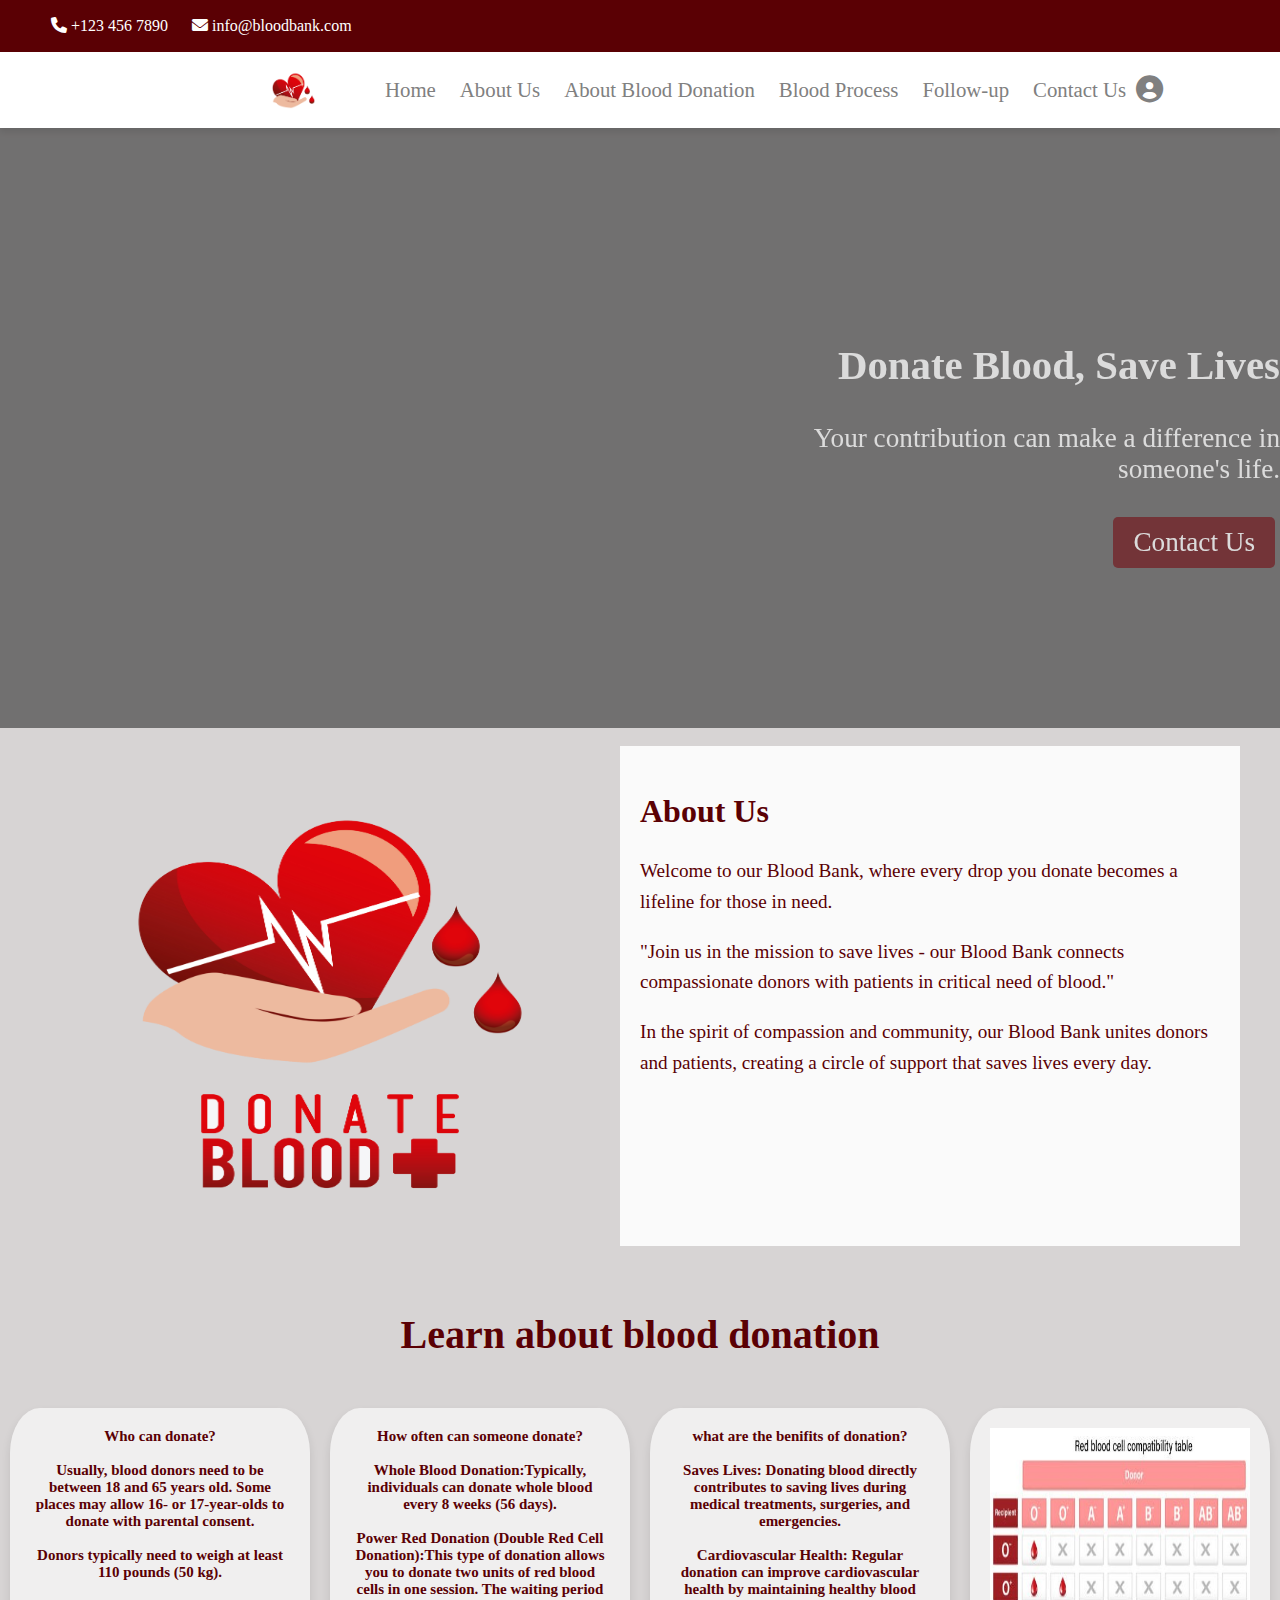
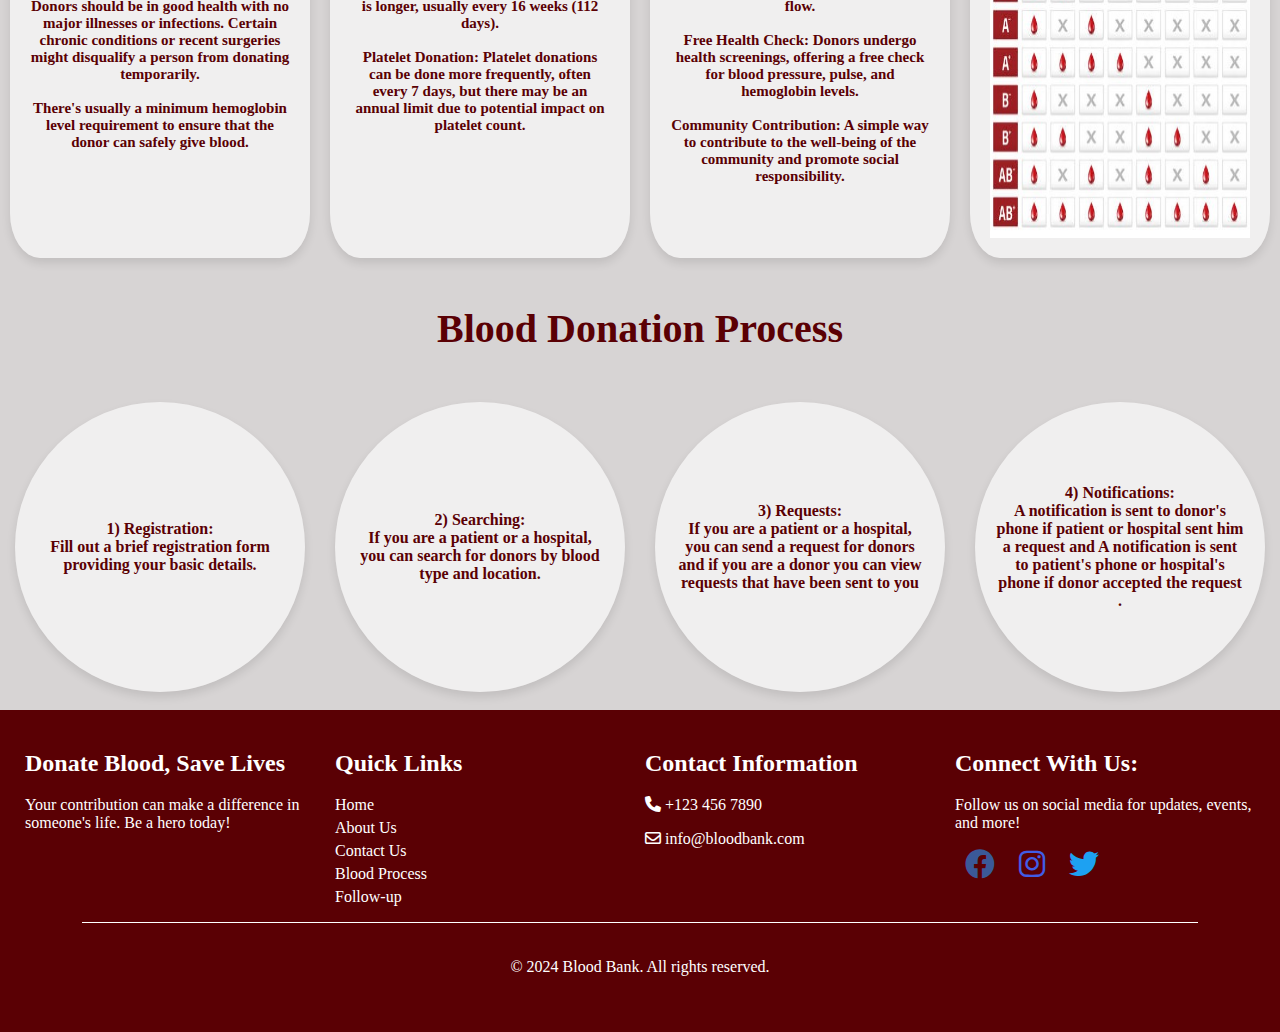
==== index.html @ 08b8c264 "Add files via upload" ====
<!DOCTYPE html>
<html lang="en">
<head>
    <meta charset="UTF-8">
    <title>blood bank</title>
    <link rel="stylesheet" href="https://cdnjs.cloudflare.com/ajax/libs/font-awesome/6.0.0-beta3/css/all.min.css">
    <link rel="stylesheet" href="style.css">
</head>
<body>
    <header>
        <div class="top">
            <div>
                <ul>
                    <li ><a href="#" class="infolink"><i class="fas fa-phone phone-icon"></i> +123 456 7890</a></li>
                    <li><a href="#" class="infolink"><i class="fas fa-envelope email-icon"></i> info@bloodbank.com</a></li>
                </ul>
            </div>             
        </div>
        
         <div class="bottom">
            <img src="photos/logo.png" alt="Logo" class="logo">
            <ul class="list">
                <li><a href="index.html">Home</a></li>
                <li><a href="#aboutUs">About Us</a></li>
                <li><a href="#learn">About Blood Donation</a></li>
                <li><a href="#process">Blood Process</a></li>
                <li><a href="follow-up-form.html">Follow-up </a></li>
                <li><a href="contact.html">Contact Us</a></li>
            </ul>
           <div class="icon-container">
                <span class="user-icon">
                    <i class="fas fa-user-circle"></i>
                </span>
                <div class="options">
                    <div class="option-item"><a href="login.html" >login</a></div>
                    <div class="option-item"><a href="register-options.html" >Registration</a></div> 
                </div>
            </div>
        </div>
    </header>
 
      
    
    <div class="cover-photo">
            <div class="overlay"></div>
            <div class="cover-text">
                <h2>Donate Blood, Save Lives</h2>
                <p>Your contribution can make a difference in someone's life.</p>
                <a href="contact.html" class="btn">Contact Us</a>
            </div>
    </div>
    <br>

    <section id="aboutUs">
    <div class="containerrr">
        <div class="image-container">
            <img src="photos/about.png" alt="Square Image">
        </div>
        
        <div class="about-us">
            <h2>About Us</h2>
            <p>Welcome to our Blood Bank, where every drop you donate becomes a lifeline for those in need.</p>
            <p>"Join us in the mission to save lives - our Blood Bank connects compassionate donors with patients in critical need of blood."</p>
            <p>In the spirit of compassion and community, our Blood Bank unites donors and patients, creating a circle of support that saves lives every day.</p>
        </div>
    </div>
    <br>
    </section>

    <section id="learn">
        <h1 class="title">Learn about blood donation</h1>
        <div class="square-container">
            <div class="square">Who can donate?<br><br>Usually, blood donors need to be between 18 and 65 years old. Some places may allow 16- or 17-year-olds to donate with parental consent.
                <br>Donors typically need to weigh at least 110 pounds (50 kg).<br>
                Donors should be in good health with no major illnesses or infections. Certain chronic conditions or recent surgeries might disqualify a person from donating temporarily.<br>
                 There's usually a minimum hemoglobin level requirement to ensure that the donor can safely give blood. 
            </div>
            <div class="square">How often can someone donate?<br><br>Whole Blood Donation:Typically, individuals can donate whole blood every 8 weeks (56 days).<br>
                Power Red Donation (Double Red Cell Donation):This type of donation allows you to donate two units of red blood cells in one session. The waiting period is longer, usually every 16 weeks (112 days).<br>
                Platelet Donation: Platelet donations can be done more frequently, often every 7 days, but there may be an annual limit due to potential impact on platelet count.
            </div>
            <div class="square">what are the benifits of donation?<br><br>Saves Lives: Donating blood directly contributes to saving lives during medical treatments, surgeries, and emergencies.<br>
                Cardiovascular Health: Regular donation can improve cardiovascular health by maintaining healthy blood flow.<br>
                Free Health Check: Donors undergo health screenings, offering a free check for blood pressure, pulse, and hemoglobin levels.<br>
                Community Contribution: A simple way to contribute to the well-being of the community and promote social responsibility.
            </div>
            <div class="square"><img src="photos/blood table.jpg" class="cell-table"> </div>
        <br>
    </section>

    <section id="process">
        <h1 class="title">Blood Donation Process</h1>
        <div class="circle-container">
            <div class="circle">1) Registration:<br>Fill out a brief registration form providing your basic details.</div>
            <div class="circle">2) Searching:<br>If you are a patient or a hospital, you can search for donors by blood type and location.</div>
            <div class="circle">3) Requests:<br> If you are a patient or a hospital, you can send a request for donors and if you are a donor you can view requests that have been sent to you</div>
            <div class="circle">4) Notifications:<br>A notification is sent to donor's phone if patient or hospital sent him a request and A notification is sent to patient's phone or hospital's phone if donor accepted the request .</div>
        </div>
        <br>
    </section>

    <footer>
        <div class="footer-content">
            <div class="donate-section">
                <h2>Donate Blood, Save Lives</h2>
                <p>Your contribution can make a difference in someone's life. Be a hero today!</p>
            </div>
            <div class="quick-links">
                <h2>Quick Links</h2>
                <ul>
                    <li><a href="index.html">Home</a></li>
                    <li><a href="#aboutUs">About Us</a></li>
                    <li><a href="contact.html">Contact Us</a></li>
                    <li><a href="#process">Blood Process</a></li>
                    <li><a href="follow-up-form.html">Follow-up </a></li>
                </ul>
            </div>

            <div class="contact-info">
                <h2>Contact Information</h2>
                <p><i class="fas fa-phone"></i> +123 456 7890</p>
                <p><i class="far fa-envelope"></i> info@bloodbank.com</p>
            </div>
                
            <div class="donate-section">
                <h2>Connect With Us:</h2>
                <p>Follow us on social media for updates, events, and more!</p>
                 <div class="social-icons">
                    <a href="#" class="facebook"><i class="fab fa-facebook"></i></a>
                    <a href="#" target="_blank" class="instagram"><i class="fab fa-instagram"></i></a>
                    <a href="#" target="_blank" class="twitter"><i class="fab fa-twitter"></i></a>
                 </div>
            </div>
        </div>
      
    
        <div class="footer-bottom">
            <p>&copy; 2024 Blood Bank. All rights reserved.</p>
        </div>
      </footer>
    



    <script src="web.js"></script>
</body>
</html>
---- style.css ----
body {
    margin: 0;
    padding: 0;
    background-color: #d7d4d4;
    
    
    
}


/*header*/
header{
    width: 100%;
    top: 0;
    z-index: 1000;
    text-align: center;
}

.top{
    background-color:#5A0004;
	color: #d7d4d4;
	padding: 1px;
	display: flex;
    justify-content: space-between;
    text-align: center;
}	
.top ul {
    list-style: none;
    display: inline-block;
}
.top li {
    display: inline-block;
    margin: 0 10px;
    font-size: 1em;
}
		


.infolink{
    text-decoration:none;
    color:white;
}

.bottom {
    background-color:#fff;
    color:#5A0004;
    padding: 5px;
    box-shadow: 0px 4px 6px rgba(0, 0, 0, 0.1);
    padding: 10px;
    display: flex;
    align-items: center;
}

.logo {
    width: 5%; 
    margin-left: 20%;
    
}

.list {    
    display: inline-block; 
}

.list li {
    display: inline-block;
    margin: 0 10px;
    font-size: 1.3em;
}

.list a {
    text-decoration: none;
    color: grey;
}

.list a:hover {
    color: #5A0004;
    border-bottom: 2px solid ;
}
		
.user-icon {
    font-size: 1.7rem; 
    color: grey;
    cursor: pointer;
}

.user-icon:hover {
    color: #5A0004; 
}
.icon-container {
    position: relative;
    display: inline-block;
}


.options {
    position: absolute;
    top: 100%;
    left: 50%;
    transform: translateX(-50%);
    display: none;
    background-color: #fff;
    box-shadow: 0 2px 8px rgba(0, 0, 0, 0.2);
    border-radius: 8px;
    overflow: hidden;
    opacity: 0;
    transition: opacity 0.3s ease-in-out;
    z-index: 1;
}

.icon-container:hover .options {
    display: block;
    opacity: 1;
}

.option-item {
    padding: 15px;
    border-bottom: 1px solid #ddd;
    color: #333;
    font-weight: bold;
    text-align: center;
    transition: background-color 0.3s ease-in-out;
    cursor: pointer;
}

.option-item:last-child {
    border-bottom: none;
}

.option-item:hover {
    background-color: #f4f4f4;
}

.option-item a {
    text-decoration: none;
    color:#5A0004;
}


.icon {
    font-size: 24px;
    cursor: pointer;
}

.content {
    padding: 20px;
    margin-top: 60px; 
}

/*cover	*/
	
.cover-photo {
    background-image: url('photos/cover.jpg'); 
    background-size: cover;
    background-position: center;
    height: 600px; 
    filter: brightness(90%) contrast(90%);
}

.overlay {
    position: absolute;
    top: 0;
    left: 0;
    width: 100%;
    height: 100%;
    background: rgba(0, 0, 0, 0.5);
}

.cover-text {
    position: absolute;
    top: 30%;
    left: 55%;
    text-align: right;
    font-size: 1.7em;
    color: #fff;
}
.btn {
    display: inline-block;     
    padding: 10px 20px;
    background-color: #7e3135; ; 
    color: #fff;
    text-decoration: none;
    border-radius: 5px; 
    margin: 5px;
    
}
.btn:hover{
    background-color: #5A0004;
    transition: background-color 0.3s ease;
    
}

/*process*/
#process{
    text-align: center;
}
.title{
    text-align: center;
    padding: 20px;
    color: #5A0004;
    font-size: 40px;
    }

.circle-container {
    display: flex;
    justify-content: space-around;
    align-items: center;
    margin-top: 30px;
    font-family:Comic Sans MS, cursive;
}

.circle {
    width: 250px;
    height: 250px;
    padding:20px;
    border-radius: 50%;
    background-color: rgba(255, 255, 255, 0.623);
    display: flex;
    align-items: center;
    justify-content: center;
    color: #5A0004;
    font-weight: bold;
    font-size: 16px;
    margin: 0 10px;
    white-space: pre-line; 
    transition: transform 0.3s;
    box-shadow: 0 5px 10px rgba(0,0,0,0.1);
}
.circle:hover{
    background-color: #fff;
    transform: scale(1.1);
}


/*leran*/
#learn{
    text-align: center;
}
.title{
    text-align: center;
    padding: 20px;
    color: #5A0004;
    font-size: 40px;
    }

.square-container {
    display: flex;
    justify-content: space-around;
    align-items: center;
    margin-top: 30px;
}

.square {
    width: 300px;
    height: 410px;
    border-radius: 10%;
    transition: transform 0.3s;
    padding:20px;
    background-color: rgba(255, 255, 255, 0.623);
    display: flex;
    text-align: center;
    color: #5A0004;
    font-weight: bold;
    font-size: 15px;
    margin: 0 10px;
    white-space: pre-line;
    font-family:Comic Sans MS, cursive;
    box-shadow: 0 5px 10px rgba(0,0,0,0.1);
}
.square:hover{
    background-color: #fff;
    transform: scale(1.1);
}

.cell-table{
    width: 100%;
    height: 100%;
}

		



/* footer*/
footer {
    background-color: #5A0004;
    color: #fff;
    padding: 20px;
    text-align: center;
}
  
.footer-content {
    display: flex;
    justify-content: space-around;
}

.donate-section {
    flex: 1;
    max-width: 300px;
    text-align: left;
}


.quick-links,
.contact-info {
    flex: 1;
    max-width: 300px;
    text-align: left;
}

.quick-links ul {
    list-style: none;
    padding: 0;
}

.quick-links li {
    margin-bottom: 5px;
}

.quick-links a {
    color:white;
    text-decoration:none;
}

.quick-links a:hover {
    border-bottom: 2px solid ;
}

.social-icons {
    margin-top: 10px;
}

.social-icons a {
    display: inline-block;
    margin: 0 10px;
    font-size: 30px;
    text-decoration: none;
}

.facebook  { color: #3b5998; }
.twitter { color: #1da1f2; }
.instagram{color:#405de6;}
  
.social-icons a:hover {
    color:white;
    transition: color 0.8s ease; 
}

@media screen and (max-width: 600px) {
    .social-icons {
        margin-top: 20px;
    }
    .social-icons a {
        margin: 0 5px;
    }
}

.footer-bottom {
    text-align: center;
    padding: 20px 0;
    position: relative;
}

.footer-bottom::before {
    content: "";
    position: absolute;
    top: 0;
    left: 50%;
    transform: translateX(-50%);
    width: 90%; 
    height: 1px; 
    background-color: #fff;
}



/*about us*/
.containerrr {
    display: flex;
    max-width: 1200px;
    margin: 0 auto;
    overflow: hidden;
}

.image-container {
    flex: 1;
    overflow: hidden;
}

.image-container img {
    width: 100%;
    height: auto;
    display: block;
    max-height: 500px;
}

.about-us {
    flex: 1;
    padding: 20px;
    background-color: #ffffffe0;
    max-height: 500px; 
}

.about-us h2 {
    color: #5A0004;
    font-size: 2em;
}

.about-us p {
    color: #5A0004;
    font-size: 1.2em;
    line-height: 1.6;
}

header img {
    width: 50px; /* Adjust the width as needed */
    height: auto;
    margin-right: 10px;}
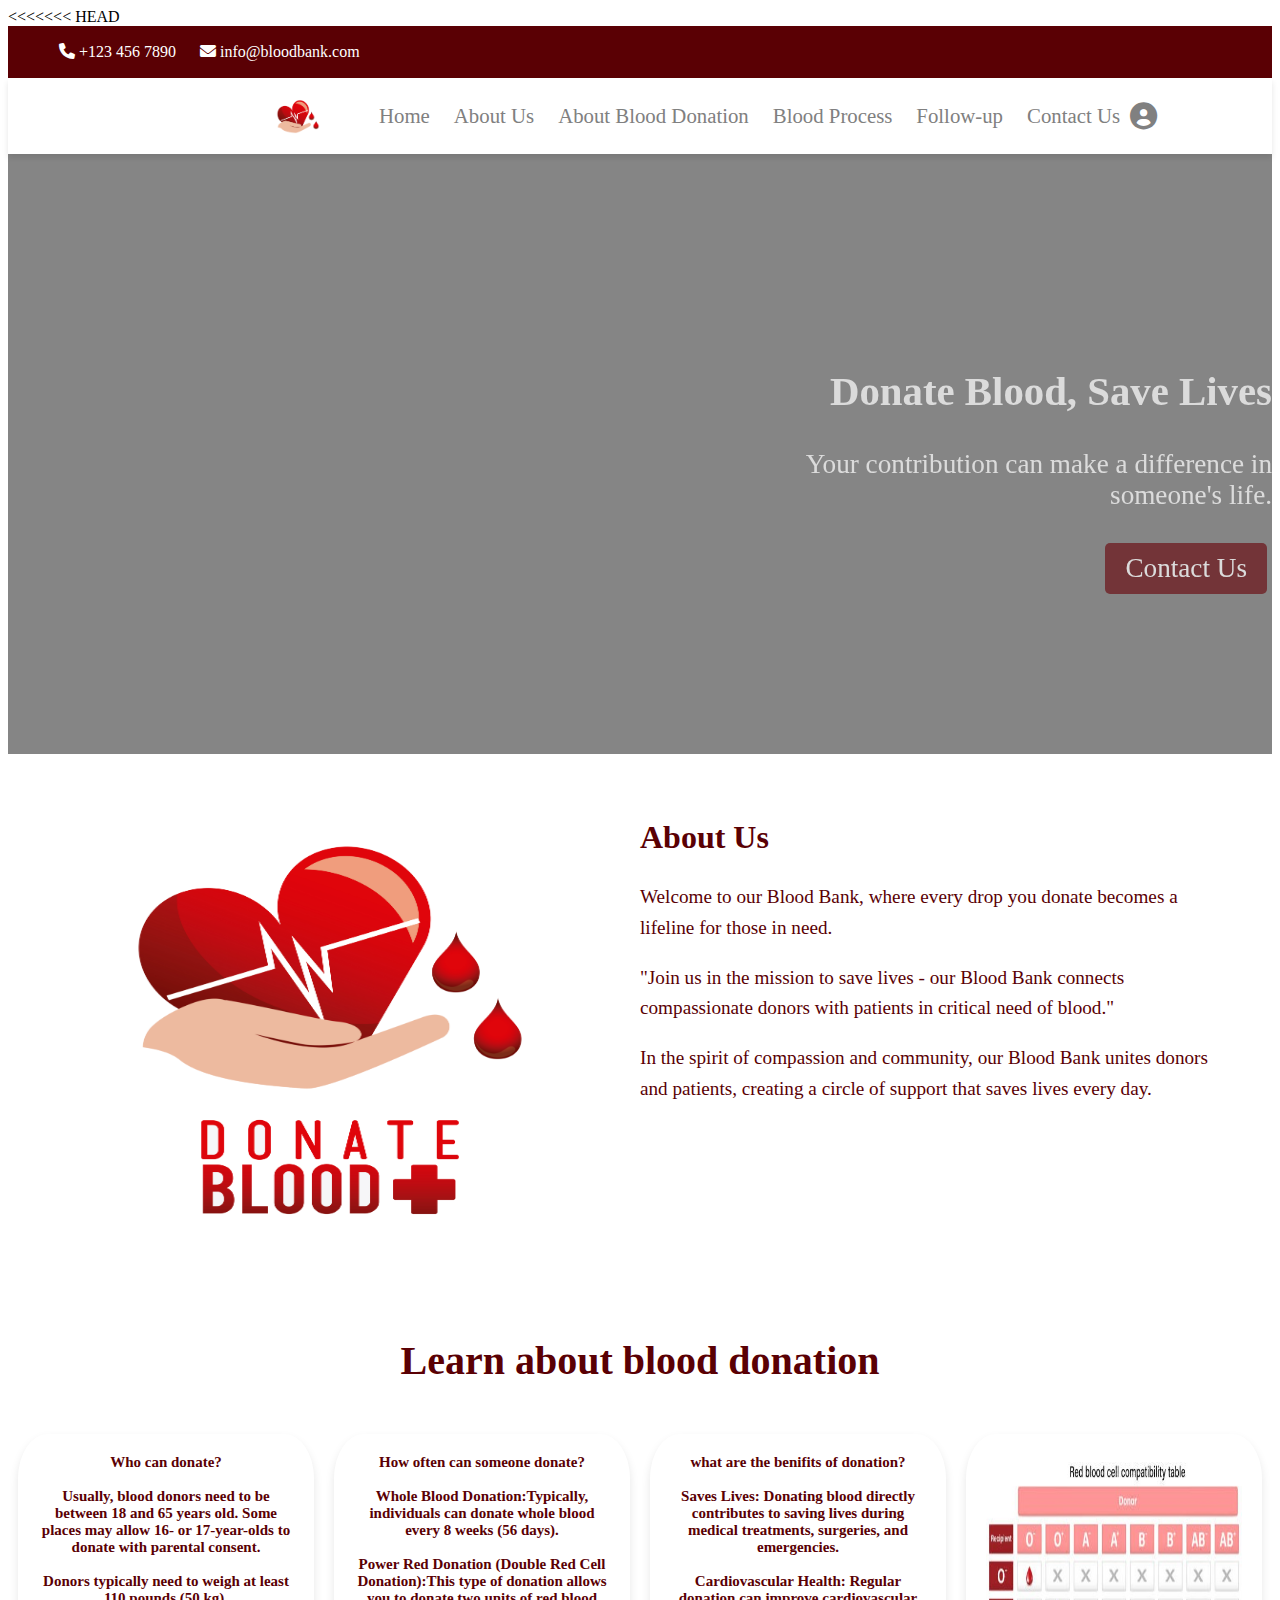
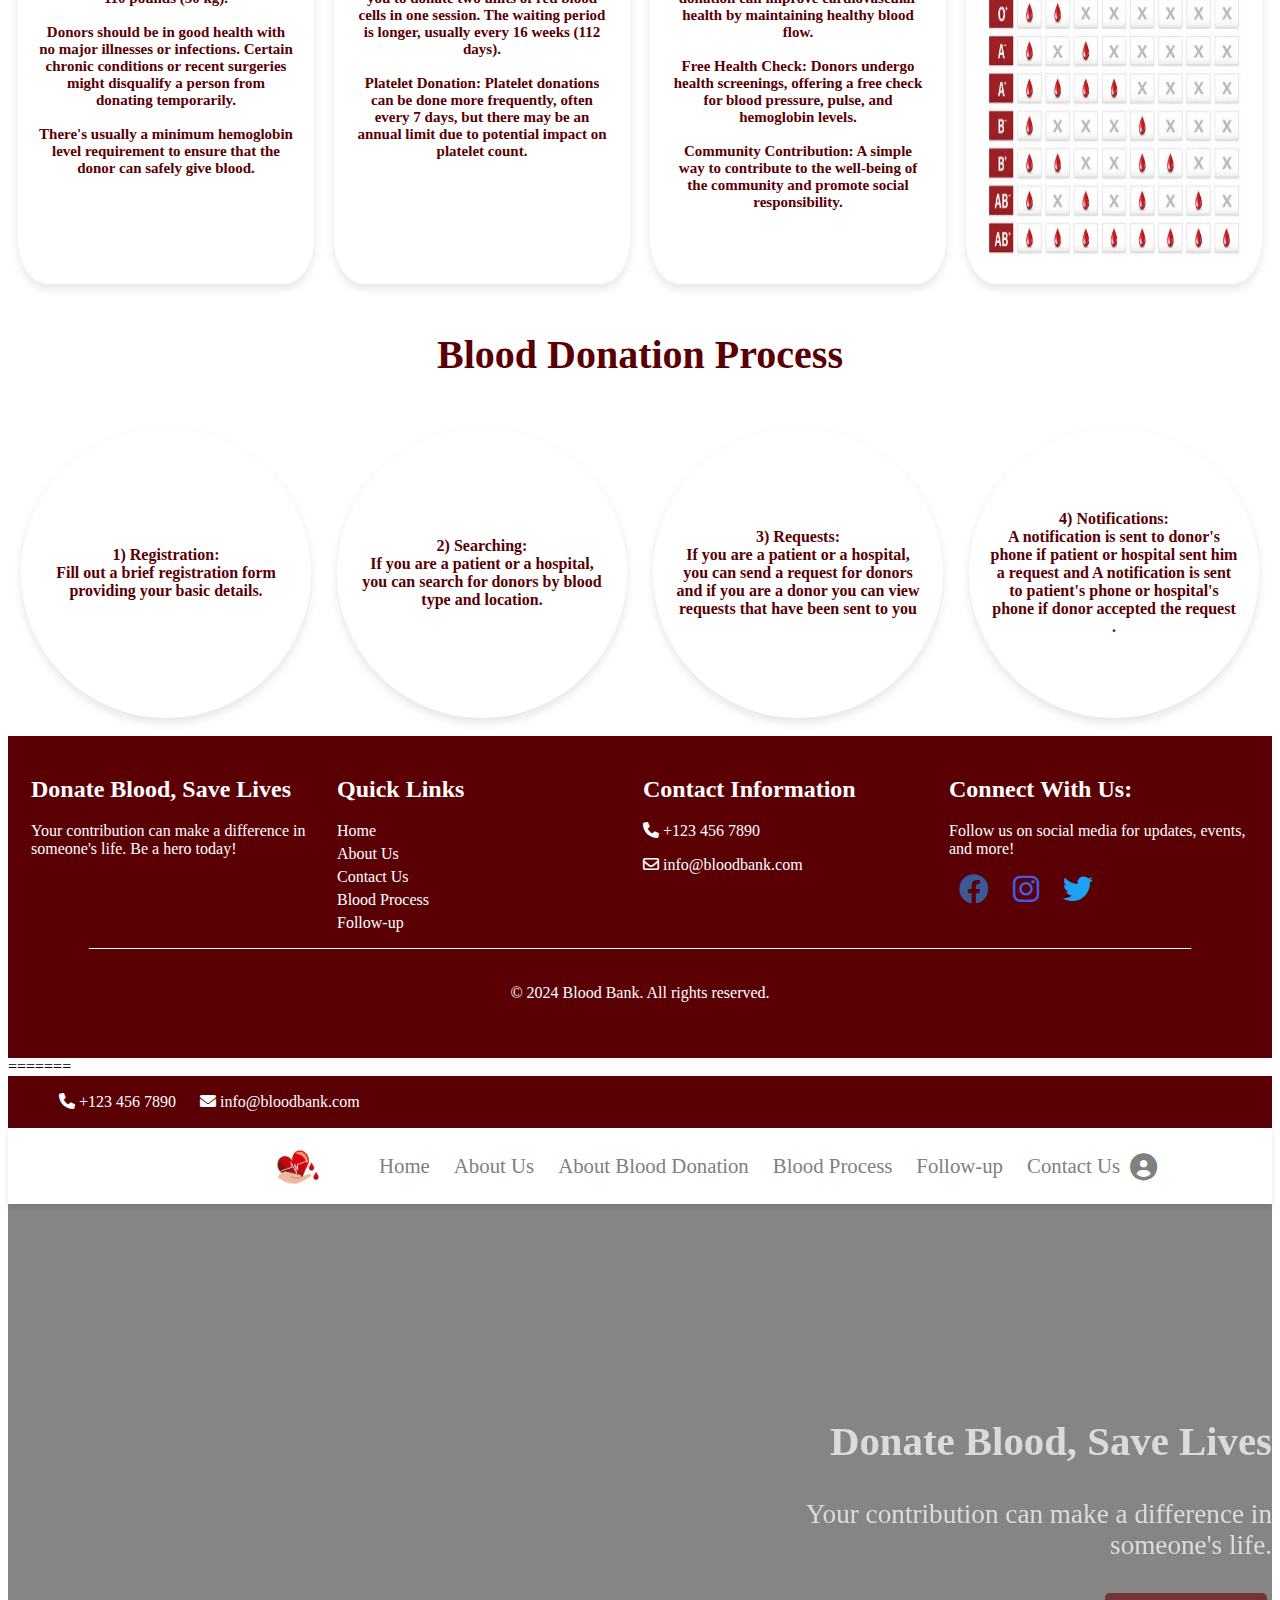
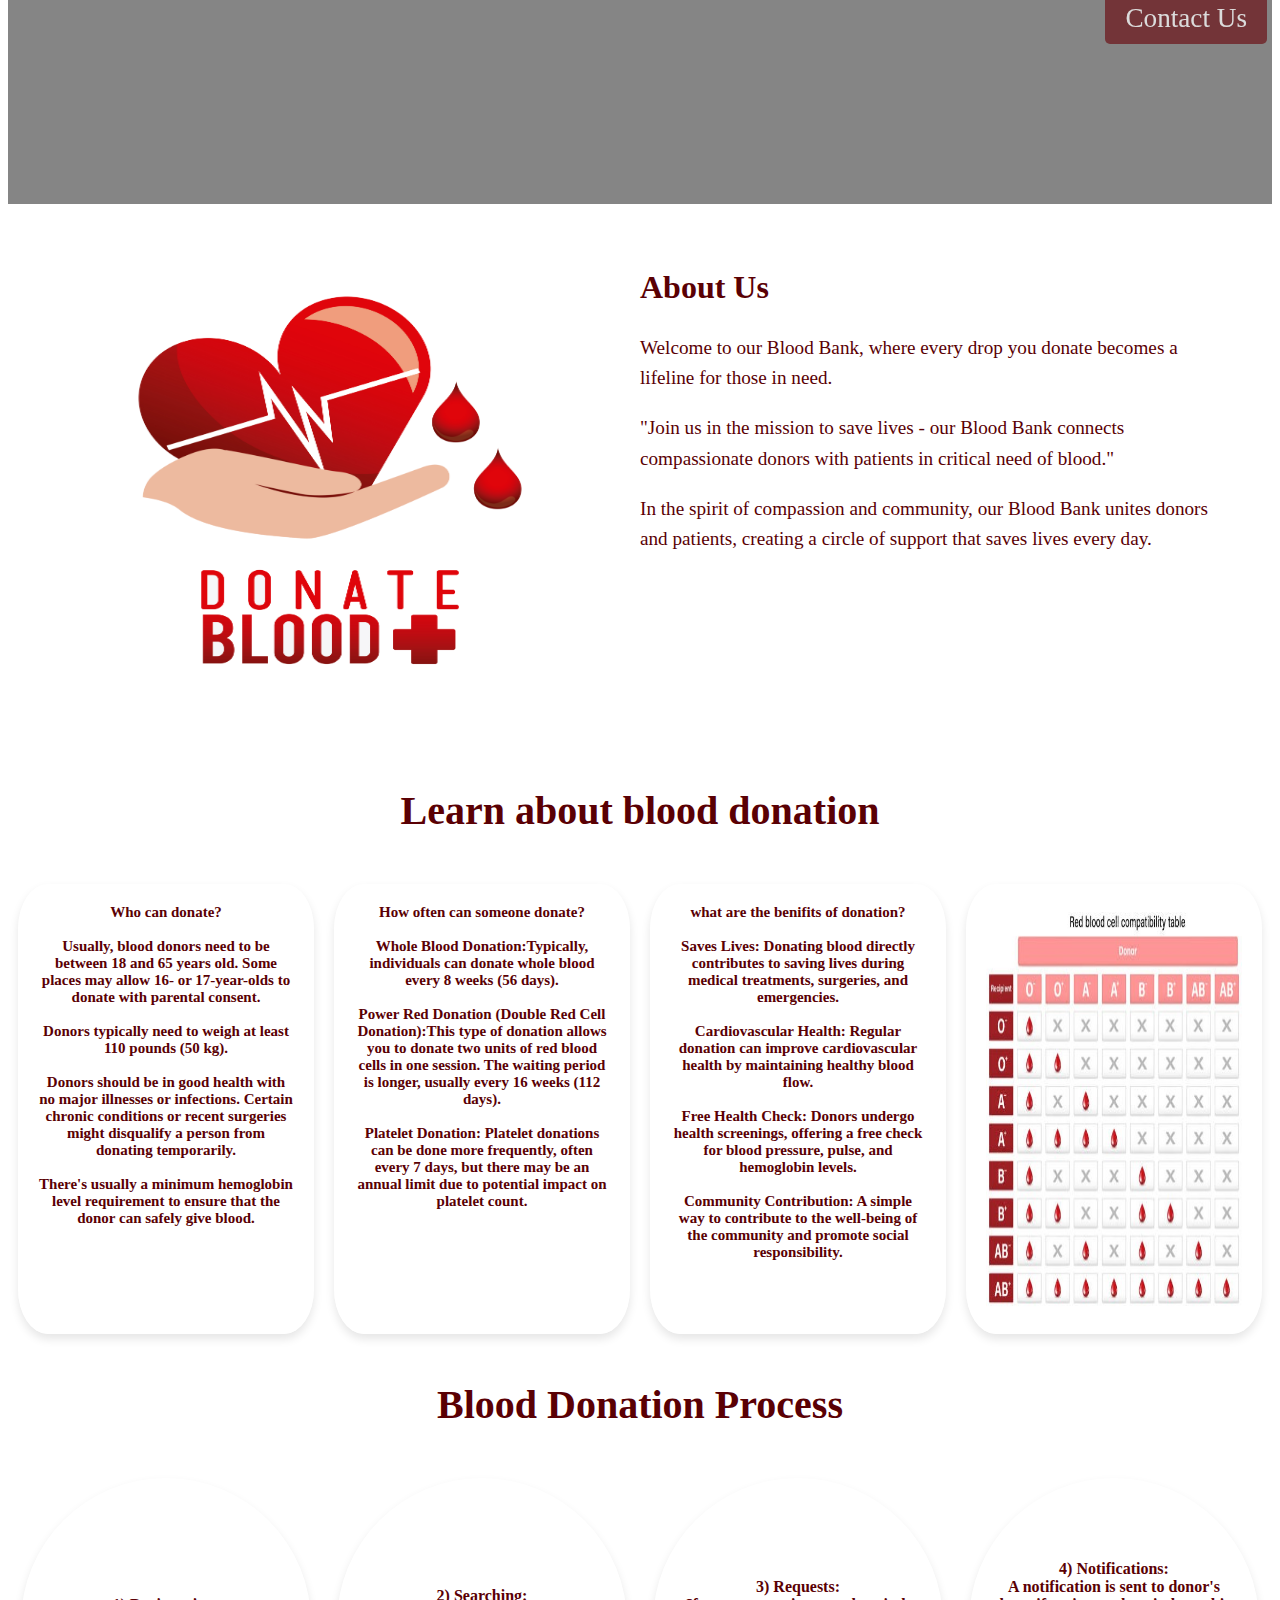
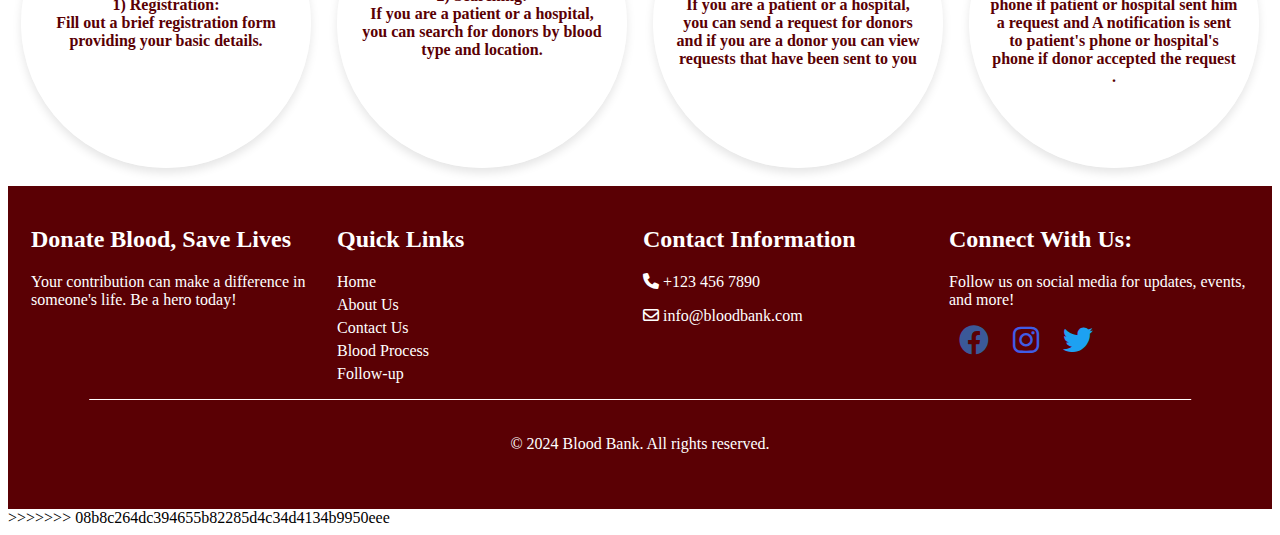
==== commit 8d85ef3e: "Resolve merge conflicts between local main and origin/main" ====
--- a/index.html
+++ b/index.html
@@ -1,147 +1,296 @@
-<!DOCTYPE html>
-<html lang="en">
-<head>
-    <meta charset="UTF-8">
-    <title>blood bank</title>
-    <link rel="stylesheet" href="https://cdnjs.cloudflare.com/ajax/libs/font-awesome/6.0.0-beta3/css/all.min.css">
-    <link rel="stylesheet" href="style.css">
-</head>
-<body>
-    <header>
-        <div class="top">
-            <div>
-                <ul>
-                    <li ><a href="#" class="infolink"><i class="fas fa-phone phone-icon"></i> +123 456 7890</a></li>
-                    <li><a href="#" class="infolink"><i class="fas fa-envelope email-icon"></i> info@bloodbank.com</a></li>
-                </ul>
-            </div>             
-        </div>
-        
-         <div class="bottom">
-            <img src="photos/logo.png" alt="Logo" class="logo">
-            <ul class="list">
-                <li><a href="index.html">Home</a></li>
-                <li><a href="#aboutUs">About Us</a></li>
-                <li><a href="#learn">About Blood Donation</a></li>
-                <li><a href="#process">Blood Process</a></li>
-                <li><a href="follow-up-form.html">Follow-up </a></li>
-                <li><a href="contact.html">Contact Us</a></li>
-            </ul>
-           <div class="icon-container">
-                <span class="user-icon">
-                    <i class="fas fa-user-circle"></i>
-                </span>
-                <div class="options">
-                    <div class="option-item"><a href="login.html" >login</a></div>
-                    <div class="option-item"><a href="register-options.html" >Registration</a></div> 
-                </div>
-            </div>
-        </div>
-    </header>
- 
-      
-    
-    <div class="cover-photo">
-            <div class="overlay"></div>
-            <div class="cover-text">
-                <h2>Donate Blood, Save Lives</h2>
-                <p>Your contribution can make a difference in someone's life.</p>
-                <a href="contact.html" class="btn">Contact Us</a>
-            </div>
-    </div>
-    <br>
-
-    <section id="aboutUs">
-    <div class="containerrr">
-        <div class="image-container">
-            <img src="photos/about.png" alt="Square Image">
-        </div>
-        
-        <div class="about-us">
-            <h2>About Us</h2>
-            <p>Welcome to our Blood Bank, where every drop you donate becomes a lifeline for those in need.</p>
-            <p>"Join us in the mission to save lives - our Blood Bank connects compassionate donors with patients in critical need of blood."</p>
-            <p>In the spirit of compassion and community, our Blood Bank unites donors and patients, creating a circle of support that saves lives every day.</p>
-        </div>
-    </div>
-    <br>
-    </section>
-
-    <section id="learn">
-        <h1 class="title">Learn about blood donation</h1>
-        <div class="square-container">
-            <div class="square">Who can donate?<br><br>Usually, blood donors need to be between 18 and 65 years old. Some places may allow 16- or 17-year-olds to donate with parental consent.
-                <br>Donors typically need to weigh at least 110 pounds (50 kg).<br>
-                Donors should be in good health with no major illnesses or infections. Certain chronic conditions or recent surgeries might disqualify a person from donating temporarily.<br>
-                 There's usually a minimum hemoglobin level requirement to ensure that the donor can safely give blood. 
-            </div>
-            <div class="square">How often can someone donate?<br><br>Whole Blood Donation:Typically, individuals can donate whole blood every 8 weeks (56 days).<br>
-                Power Red Donation (Double Red Cell Donation):This type of donation allows you to donate two units of red blood cells in one session. The waiting period is longer, usually every 16 weeks (112 days).<br>
-                Platelet Donation: Platelet donations can be done more frequently, often every 7 days, but there may be an annual limit due to potential impact on platelet count.
-            </div>
-            <div class="square">what are the benifits of donation?<br><br>Saves Lives: Donating blood directly contributes to saving lives during medical treatments, surgeries, and emergencies.<br>
-                Cardiovascular Health: Regular donation can improve cardiovascular health by maintaining healthy blood flow.<br>
-                Free Health Check: Donors undergo health screenings, offering a free check for blood pressure, pulse, and hemoglobin levels.<br>
-                Community Contribution: A simple way to contribute to the well-being of the community and promote social responsibility.
-            </div>
-            <div class="square"><img src="photos/blood table.jpg" class="cell-table"> </div>
-        <br>
-    </section>
-
-    <section id="process">
-        <h1 class="title">Blood Donation Process</h1>
-        <div class="circle-container">
-            <div class="circle">1) Registration:<br>Fill out a brief registration form providing your basic details.</div>
-            <div class="circle">2) Searching:<br>If you are a patient or a hospital, you can search for donors by blood type and location.</div>
-            <div class="circle">3) Requests:<br> If you are a patient or a hospital, you can send a request for donors and if you are a donor you can view requests that have been sent to you</div>
-            <div class="circle">4) Notifications:<br>A notification is sent to donor's phone if patient or hospital sent him a request and A notification is sent to patient's phone or hospital's phone if donor accepted the request .</div>
-        </div>
-        <br>
-    </section>
-
-    <footer>
-        <div class="footer-content">
-            <div class="donate-section">
-                <h2>Donate Blood, Save Lives</h2>
-                <p>Your contribution can make a difference in someone's life. Be a hero today!</p>
-            </div>
-            <div class="quick-links">
-                <h2>Quick Links</h2>
-                <ul>
-                    <li><a href="index.html">Home</a></li>
-                    <li><a href="#aboutUs">About Us</a></li>
-                    <li><a href="contact.html">Contact Us</a></li>
-                    <li><a href="#process">Blood Process</a></li>
-                    <li><a href="follow-up-form.html">Follow-up </a></li>
-                </ul>
-            </div>
-
-            <div class="contact-info">
-                <h2>Contact Information</h2>
-                <p><i class="fas fa-phone"></i> +123 456 7890</p>
-                <p><i class="far fa-envelope"></i> info@bloodbank.com</p>
-            </div>
-                
-            <div class="donate-section">
-                <h2>Connect With Us:</h2>
-                <p>Follow us on social media for updates, events, and more!</p>
-                 <div class="social-icons">
-                    <a href="#" class="facebook"><i class="fab fa-facebook"></i></a>
-                    <a href="#" target="_blank" class="instagram"><i class="fab fa-instagram"></i></a>
-                    <a href="#" target="_blank" class="twitter"><i class="fab fa-twitter"></i></a>
-                 </div>
-            </div>
-        </div>
-      
-    
-        <div class="footer-bottom">
-            <p>&copy; 2024 Blood Bank. All rights reserved.</p>
-        </div>
-      </footer>
-    
-
-
-
-    <script src="web.js"></script>
-</body>
+<<<<<<< HEAD
+<!DOCTYPE html>
+<html lang="en">
+<head>
+    <meta charset="UTF-8">
+    <title>blood bank</title>
+    <link rel="stylesheet" href="https://cdnjs.cloudflare.com/ajax/libs/font-awesome/6.0.0-beta3/css/all.min.css">
+    <link rel="stylesheet" href="style.css">
+</head>
+<body>
+    <header>
+        <div class="top">
+            <div>
+                <ul>
+                    <li ><a href="#" class="infolink"><i class="fas fa-phone phone-icon"></i> +123 456 7890</a></li>
+                    <li><a href="#" class="infolink"><i class="fas fa-envelope email-icon"></i> info@bloodbank.com</a></li>
+                </ul>
+            </div>             
+        </div>
+        
+         <div class="bottom">
+            <img src="photos/logo.png" alt="Logo" class="logo">
+            <ul class="list">
+                <li><a href="index.html">Home</a></li>
+                <li><a href="#aboutUs">About Us</a></li>
+                <li><a href="#learn">About Blood Donation</a></li>
+                <li><a href="#process">Blood Process</a></li>
+                <li><a href="follow-up-form.html">Follow-up </a></li>
+                <li><a href="contact.html">Contact Us</a></li>
+            </ul>
+           <div class="icon-container">
+                <span class="user-icon">
+                    <i class="fas fa-user-circle"></i>
+                </span>
+                <div class="options">
+                    <div class="option-item"><a href="login.html" >login</a></div>
+                    <div class="option-item"><a href="register-options.html" >Registration</a></div> 
+                </div>
+            </div>
+        </div>
+    </header>
+ 
+      
+    
+    <div class="cover-photo">
+            <div class="overlay"></div>
+            <div class="cover-text">
+                <h2>Donate Blood, Save Lives</h2>
+                <p>Your contribution can make a difference in someone's life.</p>
+                <a href="contact.html" class="btn">Contact Us</a>
+            </div>
+    </div>
+    <br>
+
+    <section id="aboutUs">
+    <div class="containerrr">
+        <div class="image-container">
+            <img src="photos/about.png" alt="Square Image">
+        </div>
+        
+        <div class="about-us">
+            <h2>About Us</h2>
+            <p>Welcome to our Blood Bank, where every drop you donate becomes a lifeline for those in need.</p>
+            <p>"Join us in the mission to save lives - our Blood Bank connects compassionate donors with patients in critical need of blood."</p>
+            <p>In the spirit of compassion and community, our Blood Bank unites donors and patients, creating a circle of support that saves lives every day.</p>
+        </div>
+    </div>
+    <br>
+    </section>
+
+    <section id="learn">
+        <h1 class="title">Learn about blood donation</h1>
+        <div class="square-container">
+            <div class="square">Who can donate?<br><br>Usually, blood donors need to be between 18 and 65 years old. Some places may allow 16- or 17-year-olds to donate with parental consent.
+                <br>Donors typically need to weigh at least 110 pounds (50 kg).<br>
+                Donors should be in good health with no major illnesses or infections. Certain chronic conditions or recent surgeries might disqualify a person from donating temporarily.<br>
+                 There's usually a minimum hemoglobin level requirement to ensure that the donor can safely give blood. 
+            </div>
+            <div class="square">How often can someone donate?<br><br>Whole Blood Donation:Typically, individuals can donate whole blood every 8 weeks (56 days).<br>
+                Power Red Donation (Double Red Cell Donation):This type of donation allows you to donate two units of red blood cells in one session. The waiting period is longer, usually every 16 weeks (112 days).<br>
+                Platelet Donation: Platelet donations can be done more frequently, often every 7 days, but there may be an annual limit due to potential impact on platelet count.
+            </div>
+            <div class="square">what are the benifits of donation?<br><br>Saves Lives: Donating blood directly contributes to saving lives during medical treatments, surgeries, and emergencies.<br>
+                Cardiovascular Health: Regular donation can improve cardiovascular health by maintaining healthy blood flow.<br>
+                Free Health Check: Donors undergo health screenings, offering a free check for blood pressure, pulse, and hemoglobin levels.<br>
+                Community Contribution: A simple way to contribute to the well-being of the community and promote social responsibility.
+            </div>
+            <div class="square"><img src="photos/blood table.jpg" class="cell-table"> </div>
+        <br>
+    </section>
+
+    <section id="process">
+        <h1 class="title">Blood Donation Process</h1>
+        <div class="circle-container">
+            <div class="circle">1) Registration:<br>Fill out a brief registration form providing your basic details.</div>
+            <div class="circle">2) Searching:<br>If you are a patient or a hospital, you can search for donors by blood type and location.</div>
+            <div class="circle">3) Requests:<br> If you are a patient or a hospital, you can send a request for donors and if you are a donor you can view requests that have been sent to you</div>
+            <div class="circle">4) Notifications:<br>A notification is sent to donor's phone if patient or hospital sent him a request and A notification is sent to patient's phone or hospital's phone if donor accepted the request .</div>
+        </div>
+        <br>
+    </section>
+
+    <footer>
+        <div class="footer-content">
+            <div class="donate-section">
+                <h2>Donate Blood, Save Lives</h2>
+                <p>Your contribution can make a difference in someone's life. Be a hero today!</p>
+            </div>
+            <div class="quick-links">
+                <h2>Quick Links</h2>
+                <ul>
+                    <li><a href="index.html">Home</a></li>
+                    <li><a href="#aboutUs">About Us</a></li>
+                    <li><a href="contact.html">Contact Us</a></li>
+                    <li><a href="#process">Blood Process</a></li>
+                    <li><a href="follow-up-form.html">Follow-up </a></li>
+                </ul>
+            </div>
+
+            <div class="contact-info">
+                <h2>Contact Information</h2>
+                <p><i class="fas fa-phone"></i> +123 456 7890</p>
+                <p><i class="far fa-envelope"></i> info@bloodbank.com</p>
+            </div>
+                
+            <div class="donate-section">
+                <h2>Connect With Us:</h2>
+                <p>Follow us on social media for updates, events, and more!</p>
+                 <div class="social-icons">
+                    <a href="#" class="facebook"><i class="fab fa-facebook"></i></a>
+                    <a href="#" target="_blank" class="instagram"><i class="fab fa-instagram"></i></a>
+                    <a href="#" target="_blank" class="twitter"><i class="fab fa-twitter"></i></a>
+                 </div>
+            </div>
+        </div>
+      
+    
+        <div class="footer-bottom">
+            <p>&copy; 2024 Blood Bank. All rights reserved.</p>
+        </div>
+      </footer>
+    
+
+
+
+    <script src="web.js"></script>
+</body>
+=======
+<!DOCTYPE html>
+<html lang="en">
+<head>
+    <meta charset="UTF-8">
+    <title>blood bank</title>
+    <link rel="stylesheet" href="https://cdnjs.cloudflare.com/ajax/libs/font-awesome/6.0.0-beta3/css/all.min.css">
+    <link rel="stylesheet" href="style.css">
+</head>
+<body>
+    <header>
+        <div class="top">
+            <div>
+                <ul>
+                    <li ><a href="#" class="infolink"><i class="fas fa-phone phone-icon"></i> +123 456 7890</a></li>
+                    <li><a href="#" class="infolink"><i class="fas fa-envelope email-icon"></i> info@bloodbank.com</a></li>
+                </ul>
+            </div>             
+        </div>
+        
+         <div class="bottom">
+            <img src="photos/logo.png" alt="Logo" class="logo">
+            <ul class="list">
+                <li><a href="index.html">Home</a></li>
+                <li><a href="#aboutUs">About Us</a></li>
+                <li><a href="#learn">About Blood Donation</a></li>
+                <li><a href="#process">Blood Process</a></li>
+                <li><a href="follow-up-form.html">Follow-up </a></li>
+                <li><a href="contact.html">Contact Us</a></li>
+            </ul>
+           <div class="icon-container">
+                <span class="user-icon">
+                    <i class="fas fa-user-circle"></i>
+                </span>
+                <div class="options">
+                    <div class="option-item"><a href="login.html" >login</a></div>
+                    <div class="option-item"><a href="register-options.html" >Registration</a></div> 
+                </div>
+            </div>
+        </div>
+    </header>
+ 
+      
+    
+    <div class="cover-photo">
+            <div class="overlay"></div>
+            <div class="cover-text">
+                <h2>Donate Blood, Save Lives</h2>
+                <p>Your contribution can make a difference in someone's life.</p>
+                <a href="contact.html" class="btn">Contact Us</a>
+            </div>
+    </div>
+    <br>
+
+    <section id="aboutUs">
+    <div class="containerrr">
+        <div class="image-container">
+            <img src="photos/about.png" alt="Square Image">
+        </div>
+        
+        <div class="about-us">
+            <h2>About Us</h2>
+            <p>Welcome to our Blood Bank, where every drop you donate becomes a lifeline for those in need.</p>
+            <p>"Join us in the mission to save lives - our Blood Bank connects compassionate donors with patients in critical need of blood."</p>
+            <p>In the spirit of compassion and community, our Blood Bank unites donors and patients, creating a circle of support that saves lives every day.</p>
+        </div>
+    </div>
+    <br>
+    </section>
+
+    <section id="learn">
+        <h1 class="title">Learn about blood donation</h1>
+        <div class="square-container">
+            <div class="square">Who can donate?<br><br>Usually, blood donors need to be between 18 and 65 years old. Some places may allow 16- or 17-year-olds to donate with parental consent.
+                <br>Donors typically need to weigh at least 110 pounds (50 kg).<br>
+                Donors should be in good health with no major illnesses or infections. Certain chronic conditions or recent surgeries might disqualify a person from donating temporarily.<br>
+                 There's usually a minimum hemoglobin level requirement to ensure that the donor can safely give blood. 
+            </div>
+            <div class="square">How often can someone donate?<br><br>Whole Blood Donation:Typically, individuals can donate whole blood every 8 weeks (56 days).<br>
+                Power Red Donation (Double Red Cell Donation):This type of donation allows you to donate two units of red blood cells in one session. The waiting period is longer, usually every 16 weeks (112 days).<br>
+                Platelet Donation: Platelet donations can be done more frequently, often every 7 days, but there may be an annual limit due to potential impact on platelet count.
+            </div>
+            <div class="square">what are the benifits of donation?<br><br>Saves Lives: Donating blood directly contributes to saving lives during medical treatments, surgeries, and emergencies.<br>
+                Cardiovascular Health: Regular donation can improve cardiovascular health by maintaining healthy blood flow.<br>
+                Free Health Check: Donors undergo health screenings, offering a free check for blood pressure, pulse, and hemoglobin levels.<br>
+                Community Contribution: A simple way to contribute to the well-being of the community and promote social responsibility.
+            </div>
+            <div class="square"><img src="photos/blood table.jpg" class="cell-table"> </div>
+        <br>
+    </section>
+
+    <section id="process">
+        <h1 class="title">Blood Donation Process</h1>
+        <div class="circle-container">
+            <div class="circle">1) Registration:<br>Fill out a brief registration form providing your basic details.</div>
+            <div class="circle">2) Searching:<br>If you are a patient or a hospital, you can search for donors by blood type and location.</div>
+            <div class="circle">3) Requests:<br> If you are a patient or a hospital, you can send a request for donors and if you are a donor you can view requests that have been sent to you</div>
+            <div class="circle">4) Notifications:<br>A notification is sent to donor's phone if patient or hospital sent him a request and A notification is sent to patient's phone or hospital's phone if donor accepted the request .</div>
+        </div>
+        <br>
+    </section>
+
+    <footer>
+        <div class="footer-content">
+            <div class="donate-section">
+                <h2>Donate Blood, Save Lives</h2>
+                <p>Your contribution can make a difference in someone's life. Be a hero today!</p>
+            </div>
+            <div class="quick-links">
+                <h2>Quick Links</h2>
+                <ul>
+                    <li><a href="index.html">Home</a></li>
+                    <li><a href="#aboutUs">About Us</a></li>
+                    <li><a href="contact.html">Contact Us</a></li>
+                    <li><a href="#process">Blood Process</a></li>
+                    <li><a href="follow-up-form.html">Follow-up </a></li>
+                </ul>
+            </div>
+
+            <div class="contact-info">
+                <h2>Contact Information</h2>
+                <p><i class="fas fa-phone"></i> +123 456 7890</p>
+                <p><i class="far fa-envelope"></i> info@bloodbank.com</p>
+            </div>
+                
+            <div class="donate-section">
+                <h2>Connect With Us:</h2>
+                <p>Follow us on social media for updates, events, and more!</p>
+                 <div class="social-icons">
+                    <a href="#" class="facebook"><i class="fab fa-facebook"></i></a>
+                    <a href="#" target="_blank" class="instagram"><i class="fab fa-instagram"></i></a>
+                    <a href="#" target="_blank" class="twitter"><i class="fab fa-twitter"></i></a>
+                 </div>
+            </div>
+        </div>
+      
+    
+        <div class="footer-bottom">
+            <p>&copy; 2024 Blood Bank. All rights reserved.</p>
+        </div>
+      </footer>
+    
+
+
+
+    <script src="web.js"></script>
+</body>
+>>>>>>> 08b8c264dc394655b82285d4c34d4134b9950eee
 </html>--- a/style.css
+++ b/style.css
@@ -1,417 +1,836 @@
-body {
-    margin: 0;
-    padding: 0;
-    background-color: #d7d4d4;
-    
-    
-    
-}
-
-
-/*header*/
-header{
-    width: 100%;
-    top: 0;
-    z-index: 1000;
-    text-align: center;
-}
-
-.top{
-    background-color:#5A0004;
-	color: #d7d4d4;
-	padding: 1px;
-	display: flex;
-    justify-content: space-between;
-    text-align: center;
-}	
-.top ul {
-    list-style: none;
-    display: inline-block;
-}
-.top li {
-    display: inline-block;
-    margin: 0 10px;
-    font-size: 1em;
-}
-		
-
-
-.infolink{
-    text-decoration:none;
-    color:white;
-}
-
-.bottom {
-    background-color:#fff;
-    color:#5A0004;
-    padding: 5px;
-    box-shadow: 0px 4px 6px rgba(0, 0, 0, 0.1);
-    padding: 10px;
-    display: flex;
-    align-items: center;
-}
-
-.logo {
-    width: 5%; 
-    margin-left: 20%;
-    
-}
-
-.list {    
-    display: inline-block; 
-}
-
-.list li {
-    display: inline-block;
-    margin: 0 10px;
-    font-size: 1.3em;
-}
-
-.list a {
-    text-decoration: none;
-    color: grey;
-}
-
-.list a:hover {
-    color: #5A0004;
-    border-bottom: 2px solid ;
-}
-		
-.user-icon {
-    font-size: 1.7rem; 
-    color: grey;
-    cursor: pointer;
-}
-
-.user-icon:hover {
-    color: #5A0004; 
-}
-.icon-container {
-    position: relative;
-    display: inline-block;
-}
-
-
-.options {
-    position: absolute;
-    top: 100%;
-    left: 50%;
-    transform: translateX(-50%);
-    display: none;
-    background-color: #fff;
-    box-shadow: 0 2px 8px rgba(0, 0, 0, 0.2);
-    border-radius: 8px;
-    overflow: hidden;
-    opacity: 0;
-    transition: opacity 0.3s ease-in-out;
-    z-index: 1;
-}
-
-.icon-container:hover .options {
-    display: block;
-    opacity: 1;
-}
-
-.option-item {
-    padding: 15px;
-    border-bottom: 1px solid #ddd;
-    color: #333;
-    font-weight: bold;
-    text-align: center;
-    transition: background-color 0.3s ease-in-out;
-    cursor: pointer;
-}
-
-.option-item:last-child {
-    border-bottom: none;
-}
-
-.option-item:hover {
-    background-color: #f4f4f4;
-}
-
-.option-item a {
-    text-decoration: none;
-    color:#5A0004;
-}
-
-
-.icon {
-    font-size: 24px;
-    cursor: pointer;
-}
-
-.content {
-    padding: 20px;
-    margin-top: 60px; 
-}
-
-/*cover	*/
-	
-.cover-photo {
-    background-image: url('photos/cover.jpg'); 
-    background-size: cover;
-    background-position: center;
-    height: 600px; 
-    filter: brightness(90%) contrast(90%);
-}
-
-.overlay {
-    position: absolute;
-    top: 0;
-    left: 0;
-    width: 100%;
-    height: 100%;
-    background: rgba(0, 0, 0, 0.5);
-}
-
-.cover-text {
-    position: absolute;
-    top: 30%;
-    left: 55%;
-    text-align: right;
-    font-size: 1.7em;
-    color: #fff;
-}
-.btn {
-    display: inline-block;     
-    padding: 10px 20px;
-    background-color: #7e3135; ; 
-    color: #fff;
-    text-decoration: none;
-    border-radius: 5px; 
-    margin: 5px;
-    
-}
-.btn:hover{
-    background-color: #5A0004;
-    transition: background-color 0.3s ease;
-    
-}
-
-/*process*/
-#process{
-    text-align: center;
-}
-.title{
-    text-align: center;
-    padding: 20px;
-    color: #5A0004;
-    font-size: 40px;
-    }
-
-.circle-container {
-    display: flex;
-    justify-content: space-around;
-    align-items: center;
-    margin-top: 30px;
-    font-family:Comic Sans MS, cursive;
-}
-
-.circle {
-    width: 250px;
-    height: 250px;
-    padding:20px;
-    border-radius: 50%;
-    background-color: rgba(255, 255, 255, 0.623);
-    display: flex;
-    align-items: center;
-    justify-content: center;
-    color: #5A0004;
-    font-weight: bold;
-    font-size: 16px;
-    margin: 0 10px;
-    white-space: pre-line; 
-    transition: transform 0.3s;
-    box-shadow: 0 5px 10px rgba(0,0,0,0.1);
-}
-.circle:hover{
-    background-color: #fff;
-    transform: scale(1.1);
-}
-
-
-/*leran*/
-#learn{
-    text-align: center;
-}
-.title{
-    text-align: center;
-    padding: 20px;
-    color: #5A0004;
-    font-size: 40px;
-    }
-
-.square-container {
-    display: flex;
-    justify-content: space-around;
-    align-items: center;
-    margin-top: 30px;
-}
-
-.square {
-    width: 300px;
-    height: 410px;
-    border-radius: 10%;
-    transition: transform 0.3s;
-    padding:20px;
-    background-color: rgba(255, 255, 255, 0.623);
-    display: flex;
-    text-align: center;
-    color: #5A0004;
-    font-weight: bold;
-    font-size: 15px;
-    margin: 0 10px;
-    white-space: pre-line;
-    font-family:Comic Sans MS, cursive;
-    box-shadow: 0 5px 10px rgba(0,0,0,0.1);
-}
-.square:hover{
-    background-color: #fff;
-    transform: scale(1.1);
-}
-
-.cell-table{
-    width: 100%;
-    height: 100%;
-}
-
-		
-
-
-
-/* footer*/
-footer {
-    background-color: #5A0004;
-    color: #fff;
-    padding: 20px;
-    text-align: center;
-}
-  
-.footer-content {
-    display: flex;
-    justify-content: space-around;
-}
-
-.donate-section {
-    flex: 1;
-    max-width: 300px;
-    text-align: left;
-}
-
-
-.quick-links,
-.contact-info {
-    flex: 1;
-    max-width: 300px;
-    text-align: left;
-}
-
-.quick-links ul {
-    list-style: none;
-    padding: 0;
-}
-
-.quick-links li {
-    margin-bottom: 5px;
-}
-
-.quick-links a {
-    color:white;
-    text-decoration:none;
-}
-
-.quick-links a:hover {
-    border-bottom: 2px solid ;
-}
-
-.social-icons {
-    margin-top: 10px;
-}
-
-.social-icons a {
-    display: inline-block;
-    margin: 0 10px;
-    font-size: 30px;
-    text-decoration: none;
-}
-
-.facebook  { color: #3b5998; }
-.twitter { color: #1da1f2; }
-.instagram{color:#405de6;}
-  
-.social-icons a:hover {
-    color:white;
-    transition: color 0.8s ease; 
-}
-
-@media screen and (max-width: 600px) {
-    .social-icons {
-        margin-top: 20px;
-    }
-    .social-icons a {
-        margin: 0 5px;
-    }
-}
-
-.footer-bottom {
-    text-align: center;
-    padding: 20px 0;
-    position: relative;
-}
-
-.footer-bottom::before {
-    content: "";
-    position: absolute;
-    top: 0;
-    left: 50%;
-    transform: translateX(-50%);
-    width: 90%; 
-    height: 1px; 
-    background-color: #fff;
-}
-
-
-
-/*about us*/
-.containerrr {
-    display: flex;
-    max-width: 1200px;
-    margin: 0 auto;
-    overflow: hidden;
-}
-
-.image-container {
-    flex: 1;
-    overflow: hidden;
-}
-
-.image-container img {
-    width: 100%;
-    height: auto;
-    display: block;
-    max-height: 500px;
-}
-
-.about-us {
-    flex: 1;
-    padding: 20px;
-    background-color: #ffffffe0;
-    max-height: 500px; 
-}
-
-.about-us h2 {
-    color: #5A0004;
-    font-size: 2em;
-}
-
-.about-us p {
-    color: #5A0004;
-    font-size: 1.2em;
-    line-height: 1.6;
-}
-
-header img {
-    width: 50px; /* Adjust the width as needed */
-    height: auto;
+<<<<<<< HEAD
+body {
+    margin: 0;
+    padding: 0;
+    background-color: #d7d4d4;
+    
+    
+    
+}
+
+
+/*header*/
+header{
+    width: 100%;
+    top: 0;
+    z-index: 1000;
+    text-align: center;
+}
+
+.top{
+    background-color:#5A0004;
+	color: #d7d4d4;
+	padding: 1px;
+	display: flex;
+    justify-content: space-between;
+    text-align: center;
+}	
+.top ul {
+    list-style: none;
+    display: inline-block;
+}
+.top li {
+    display: inline-block;
+    margin: 0 10px;
+    font-size: 1em;
+}
+		
+
+
+.infolink{
+    text-decoration:none;
+    color:white;
+}
+
+.bottom {
+    background-color:#fff;
+    color:#5A0004;
+    padding: 5px;
+    box-shadow: 0px 4px 6px rgba(0, 0, 0, 0.1);
+    padding: 10px;
+    display: flex;
+    align-items: center;
+}
+
+.logo {
+    width: 5%; 
+    margin-left: 20%;
+    
+}
+
+.list {    
+    display: inline-block; 
+}
+
+.list li {
+    display: inline-block;
+    margin: 0 10px;
+    font-size: 1.3em;
+}
+
+.list a {
+    text-decoration: none;
+    color: grey;
+}
+
+.list a:hover {
+    color: #5A0004;
+    border-bottom: 2px solid ;
+}
+		
+.user-icon {
+    font-size: 1.7rem; 
+    color: grey;
+    cursor: pointer;
+}
+
+.user-icon:hover {
+    color: #5A0004; 
+}
+.icon-container {
+    position: relative;
+    display: inline-block;
+}
+
+
+.options {
+    position: absolute;
+    top: 100%;
+    left: 50%;
+    transform: translateX(-50%);
+    display: none;
+    background-color: #fff;
+    box-shadow: 0 2px 8px rgba(0, 0, 0, 0.2);
+    border-radius: 8px;
+    overflow: hidden;
+    opacity: 0;
+    transition: opacity 0.3s ease-in-out;
+    z-index: 1;
+}
+
+.icon-container:hover .options {
+    display: block;
+    opacity: 1;
+}
+
+.option-item {
+    padding: 15px;
+    border-bottom: 1px solid #ddd;
+    color: #333;
+    font-weight: bold;
+    text-align: center;
+    transition: background-color 0.3s ease-in-out;
+    cursor: pointer;
+}
+
+.option-item:last-child {
+    border-bottom: none;
+}
+
+.option-item:hover {
+    background-color: #f4f4f4;
+}
+
+.option-item a {
+    text-decoration: none;
+    color:#5A0004;
+}
+
+
+.icon {
+    font-size: 24px;
+    cursor: pointer;
+}
+
+.content {
+    padding: 20px;
+    margin-top: 60px; 
+}
+
+/*cover	*/
+	
+.cover-photo {
+    background-image: url('photos/cover.jpg'); 
+    background-size: cover;
+    background-position: center;
+    height: 600px; 
+    filter: brightness(90%) contrast(90%);
+}
+
+.overlay {
+    position: absolute;
+    top: 0;
+    left: 0;
+    width: 100%;
+    height: 100%;
+    background: rgba(0, 0, 0, 0.5);
+}
+
+.cover-text {
+    position: absolute;
+    top: 30%;
+    left: 55%;
+    text-align: right;
+    font-size: 1.7em;
+    color: #fff;
+}
+.btn {
+    display: inline-block;     
+    padding: 10px 20px;
+    background-color: #7e3135; ; 
+    color: #fff;
+    text-decoration: none;
+    border-radius: 5px; 
+    margin: 5px;
+    
+}
+.btn:hover{
+    background-color: #5A0004;
+    transition: background-color 0.3s ease;
+    
+}
+
+/*process*/
+#process{
+    text-align: center;
+}
+.title{
+    text-align: center;
+    padding: 20px;
+    color: #5A0004;
+    font-size: 40px;
+    }
+
+.circle-container {
+    display: flex;
+    justify-content: space-around;
+    align-items: center;
+    margin-top: 30px;
+    font-family:Comic Sans MS, cursive;
+}
+
+.circle {
+    width: 250px;
+    height: 250px;
+    padding:20px;
+    border-radius: 50%;
+    background-color: rgba(255, 255, 255, 0.623);
+    display: flex;
+    align-items: center;
+    justify-content: center;
+    color: #5A0004;
+    font-weight: bold;
+    font-size: 16px;
+    margin: 0 10px;
+    white-space: pre-line; 
+    transition: transform 0.3s;
+    box-shadow: 0 5px 10px rgba(0,0,0,0.1);
+}
+.circle:hover{
+    background-color: #fff;
+    transform: scale(1.1);
+}
+
+
+/*leran*/
+#learn{
+    text-align: center;
+}
+.title{
+    text-align: center;
+    padding: 20px;
+    color: #5A0004;
+    font-size: 40px;
+    }
+
+.square-container {
+    display: flex;
+    justify-content: space-around;
+    align-items: center;
+    margin-top: 30px;
+}
+
+.square {
+    width: 300px;
+    height: 410px;
+    border-radius: 10%;
+    transition: transform 0.3s;
+    padding:20px;
+    background-color: rgba(255, 255, 255, 0.623);
+    display: flex;
+    text-align: center;
+    color: #5A0004;
+    font-weight: bold;
+    font-size: 15px;
+    margin: 0 10px;
+    white-space: pre-line;
+    font-family:Comic Sans MS, cursive;
+    box-shadow: 0 5px 10px rgba(0,0,0,0.1);
+}
+.square:hover{
+    background-color: #fff;
+    transform: scale(1.1);
+}
+
+.cell-table{
+    width: 100%;
+    height: 100%;
+}
+
+		
+
+
+
+/* footer*/
+footer {
+    background-color: #5A0004;
+    color: #fff;
+    padding: 20px;
+    text-align: center;
+}
+  
+.footer-content {
+    display: flex;
+    justify-content: space-around;
+}
+
+.donate-section {
+    flex: 1;
+    max-width: 300px;
+    text-align: left;
+}
+
+
+.quick-links,
+.contact-info {
+    flex: 1;
+    max-width: 300px;
+    text-align: left;
+}
+
+.quick-links ul {
+    list-style: none;
+    padding: 0;
+}
+
+.quick-links li {
+    margin-bottom: 5px;
+}
+
+.quick-links a {
+    color:white;
+    text-decoration:none;
+}
+
+.quick-links a:hover {
+    border-bottom: 2px solid ;
+}
+
+.social-icons {
+    margin-top: 10px;
+}
+
+.social-icons a {
+    display: inline-block;
+    margin: 0 10px;
+    font-size: 30px;
+    text-decoration: none;
+}
+
+.facebook  { color: #3b5998; }
+.twitter { color: #1da1f2; }
+.instagram{color:#405de6;}
+  
+.social-icons a:hover {
+    color:white;
+    transition: color 0.8s ease; 
+}
+
+@media screen and (max-width: 600px) {
+    .social-icons {
+        margin-top: 20px;
+    }
+    .social-icons a {
+        margin: 0 5px;
+    }
+}
+
+.footer-bottom {
+    text-align: center;
+    padding: 20px 0;
+    position: relative;
+}
+
+.footer-bottom::before {
+    content: "";
+    position: absolute;
+    top: 0;
+    left: 50%;
+    transform: translateX(-50%);
+    width: 90%; 
+    height: 1px; 
+    background-color: #fff;
+}
+
+
+
+/*about us*/
+.containerrr {
+    display: flex;
+    max-width: 1200px;
+    margin: 0 auto;
+    overflow: hidden;
+}
+
+.image-container {
+    flex: 1;
+    overflow: hidden;
+}
+
+.image-container img {
+    width: 100%;
+    height: auto;
+    display: block;
+    max-height: 500px;
+}
+
+.about-us {
+    flex: 1;
+    padding: 20px;
+    background-color: #ffffffe0;
+    max-height: 500px; 
+}
+
+.about-us h2 {
+    color: #5A0004;
+    font-size: 2em;
+}
+
+.about-us p {
+    color: #5A0004;
+    font-size: 1.2em;
+    line-height: 1.6;
+}
+
+header img {
+    width: 50px; /* Adjust the width as needed */
+    height: auto;
+=======
+body {
+    margin: 0;
+    padding: 0;
+    background-color: #d7d4d4;
+    
+    
+    
+}
+
+
+/*header*/
+header{
+    width: 100%;
+    top: 0;
+    z-index: 1000;
+    text-align: center;
+}
+
+.top{
+    background-color:#5A0004;
+	color: #d7d4d4;
+	padding: 1px;
+	display: flex;
+    justify-content: space-between;
+    text-align: center;
+}	
+.top ul {
+    list-style: none;
+    display: inline-block;
+}
+.top li {
+    display: inline-block;
+    margin: 0 10px;
+    font-size: 1em;
+}
+		
+
+
+.infolink{
+    text-decoration:none;
+    color:white;
+}
+
+.bottom {
+    background-color:#fff;
+    color:#5A0004;
+    padding: 5px;
+    box-shadow: 0px 4px 6px rgba(0, 0, 0, 0.1);
+    padding: 10px;
+    display: flex;
+    align-items: center;
+}
+
+.logo {
+    width: 5%; 
+    margin-left: 20%;
+    
+}
+
+.list {    
+    display: inline-block; 
+}
+
+.list li {
+    display: inline-block;
+    margin: 0 10px;
+    font-size: 1.3em;
+}
+
+.list a {
+    text-decoration: none;
+    color: grey;
+}
+
+.list a:hover {
+    color: #5A0004;
+    border-bottom: 2px solid ;
+}
+		
+.user-icon {
+    font-size: 1.7rem; 
+    color: grey;
+    cursor: pointer;
+}
+
+.user-icon:hover {
+    color: #5A0004; 
+}
+.icon-container {
+    position: relative;
+    display: inline-block;
+}
+
+
+.options {
+    position: absolute;
+    top: 100%;
+    left: 50%;
+    transform: translateX(-50%);
+    display: none;
+    background-color: #fff;
+    box-shadow: 0 2px 8px rgba(0, 0, 0, 0.2);
+    border-radius: 8px;
+    overflow: hidden;
+    opacity: 0;
+    transition: opacity 0.3s ease-in-out;
+    z-index: 1;
+}
+
+.icon-container:hover .options {
+    display: block;
+    opacity: 1;
+}
+
+.option-item {
+    padding: 15px;
+    border-bottom: 1px solid #ddd;
+    color: #333;
+    font-weight: bold;
+    text-align: center;
+    transition: background-color 0.3s ease-in-out;
+    cursor: pointer;
+}
+
+.option-item:last-child {
+    border-bottom: none;
+}
+
+.option-item:hover {
+    background-color: #f4f4f4;
+}
+
+.option-item a {
+    text-decoration: none;
+    color:#5A0004;
+}
+
+
+.icon {
+    font-size: 24px;
+    cursor: pointer;
+}
+
+.content {
+    padding: 20px;
+    margin-top: 60px; 
+}
+
+/*cover	*/
+	
+.cover-photo {
+    background-image: url('photos/cover.jpg'); 
+    background-size: cover;
+    background-position: center;
+    height: 600px; 
+    filter: brightness(90%) contrast(90%);
+}
+
+.overlay {
+    position: absolute;
+    top: 0;
+    left: 0;
+    width: 100%;
+    height: 100%;
+    background: rgba(0, 0, 0, 0.5);
+}
+
+.cover-text {
+    position: absolute;
+    top: 30%;
+    left: 55%;
+    text-align: right;
+    font-size: 1.7em;
+    color: #fff;
+}
+.btn {
+    display: inline-block;     
+    padding: 10px 20px;
+    background-color: #7e3135; ; 
+    color: #fff;
+    text-decoration: none;
+    border-radius: 5px; 
+    margin: 5px;
+    
+}
+.btn:hover{
+    background-color: #5A0004;
+    transition: background-color 0.3s ease;
+    
+}
+
+/*process*/
+#process{
+    text-align: center;
+}
+.title{
+    text-align: center;
+    padding: 20px;
+    color: #5A0004;
+    font-size: 40px;
+    }
+
+.circle-container {
+    display: flex;
+    justify-content: space-around;
+    align-items: center;
+    margin-top: 30px;
+    font-family:Comic Sans MS, cursive;
+}
+
+.circle {
+    width: 250px;
+    height: 250px;
+    padding:20px;
+    border-radius: 50%;
+    background-color: rgba(255, 255, 255, 0.623);
+    display: flex;
+    align-items: center;
+    justify-content: center;
+    color: #5A0004;
+    font-weight: bold;
+    font-size: 16px;
+    margin: 0 10px;
+    white-space: pre-line; 
+    transition: transform 0.3s;
+    box-shadow: 0 5px 10px rgba(0,0,0,0.1);
+}
+.circle:hover{
+    background-color: #fff;
+    transform: scale(1.1);
+}
+
+
+/*leran*/
+#learn{
+    text-align: center;
+}
+.title{
+    text-align: center;
+    padding: 20px;
+    color: #5A0004;
+    font-size: 40px;
+    }
+
+.square-container {
+    display: flex;
+    justify-content: space-around;
+    align-items: center;
+    margin-top: 30px;
+}
+
+.square {
+    width: 300px;
+    height: 410px;
+    border-radius: 10%;
+    transition: transform 0.3s;
+    padding:20px;
+    background-color: rgba(255, 255, 255, 0.623);
+    display: flex;
+    text-align: center;
+    color: #5A0004;
+    font-weight: bold;
+    font-size: 15px;
+    margin: 0 10px;
+    white-space: pre-line;
+    font-family:Comic Sans MS, cursive;
+    box-shadow: 0 5px 10px rgba(0,0,0,0.1);
+}
+.square:hover{
+    background-color: #fff;
+    transform: scale(1.1);
+}
+
+.cell-table{
+    width: 100%;
+    height: 100%;
+}
+
+		
+
+
+
+/* footer*/
+footer {
+    background-color: #5A0004;
+    color: #fff;
+    padding: 20px;
+    text-align: center;
+}
+  
+.footer-content {
+    display: flex;
+    justify-content: space-around;
+}
+
+.donate-section {
+    flex: 1;
+    max-width: 300px;
+    text-align: left;
+}
+
+
+.quick-links,
+.contact-info {
+    flex: 1;
+    max-width: 300px;
+    text-align: left;
+}
+
+.quick-links ul {
+    list-style: none;
+    padding: 0;
+}
+
+.quick-links li {
+    margin-bottom: 5px;
+}
+
+.quick-links a {
+    color:white;
+    text-decoration:none;
+}
+
+.quick-links a:hover {
+    border-bottom: 2px solid ;
+}
+
+.social-icons {
+    margin-top: 10px;
+}
+
+.social-icons a {
+    display: inline-block;
+    margin: 0 10px;
+    font-size: 30px;
+    text-decoration: none;
+}
+
+.facebook  { color: #3b5998; }
+.twitter { color: #1da1f2; }
+.instagram{color:#405de6;}
+  
+.social-icons a:hover {
+    color:white;
+    transition: color 0.8s ease; 
+}
+
+@media screen and (max-width: 600px) {
+    .social-icons {
+        margin-top: 20px;
+    }
+    .social-icons a {
+        margin: 0 5px;
+    }
+}
+
+.footer-bottom {
+    text-align: center;
+    padding: 20px 0;
+    position: relative;
+}
+
+.footer-bottom::before {
+    content: "";
+    position: absolute;
+    top: 0;
+    left: 50%;
+    transform: translateX(-50%);
+    width: 90%; 
+    height: 1px; 
+    background-color: #fff;
+}
+
+
+
+/*about us*/
+.containerrr {
+    display: flex;
+    max-width: 1200px;
+    margin: 0 auto;
+    overflow: hidden;
+}
+
+.image-container {
+    flex: 1;
+    overflow: hidden;
+}
+
+.image-container img {
+    width: 100%;
+    height: auto;
+    display: block;
+    max-height: 500px;
+}
+
+.about-us {
+    flex: 1;
+    padding: 20px;
+    background-color: #ffffffe0;
+    max-height: 500px; 
+}
+
+.about-us h2 {
+    color: #5A0004;
+    font-size: 2em;
+}
+
+.about-us p {
+    color: #5A0004;
+    font-size: 1.2em;
+    line-height: 1.6;
+}
+
+header img {
+    width: 50px; /* Adjust the width as needed */
+    height: auto;
+>>>>>>> 08b8c264dc394655b82285d4c34d4134b9950eee
     margin-right: 10px;}--- a/style.css
+++ b/style.css
@@ -1,417 +1,836 @@
-body {
-    margin: 0;
-    padding: 0;
-    background-color: #d7d4d4;
-    
-    
-    
-}
-
-
-/*header*/
-header{
-    width: 100%;
-    top: 0;
-    z-index: 1000;
-    text-align: center;
-}
-
-.top{
-    background-color:#5A0004;
-	color: #d7d4d4;
-	padding: 1px;
-	display: flex;
-    justify-content: space-between;
-    text-align: center;
-}	
-.top ul {
-    list-style: none;
-    display: inline-block;
-}
-.top li {
-    display: inline-block;
-    margin: 0 10px;
-    font-size: 1em;
-}
-		
-
-
-.infolink{
-    text-decoration:none;
-    color:white;
-}
-
-.bottom {
-    background-color:#fff;
-    color:#5A0004;
-    padding: 5px;
-    box-shadow: 0px 4px 6px rgba(0, 0, 0, 0.1);
-    padding: 10px;
-    display: flex;
-    align-items: center;
-}
-
-.logo {
-    width: 5%; 
-    margin-left: 20%;
-    
-}
-
-.list {    
-    display: inline-block; 
-}
-
-.list li {
-    display: inline-block;
-    margin: 0 10px;
-    font-size: 1.3em;
-}
-
-.list a {
-    text-decoration: none;
-    color: grey;
-}
-
-.list a:hover {
-    color: #5A0004;
-    border-bottom: 2px solid ;
-}
-		
-.user-icon {
-    font-size: 1.7rem; 
-    color: grey;
-    cursor: pointer;
-}
-
-.user-icon:hover {
-    color: #5A0004; 
-}
-.icon-container {
-    position: relative;
-    display: inline-block;
-}
-
-
-.options {
-    position: absolute;
-    top: 100%;
-    left: 50%;
-    transform: translateX(-50%);
-    display: none;
-    background-color: #fff;
-    box-shadow: 0 2px 8px rgba(0, 0, 0, 0.2);
-    border-radius: 8px;
-    overflow: hidden;
-    opacity: 0;
-    transition: opacity 0.3s ease-in-out;
-    z-index: 1;
-}
-
-.icon-container:hover .options {
-    display: block;
-    opacity: 1;
-}
-
-.option-item {
-    padding: 15px;
-    border-bottom: 1px solid #ddd;
-    color: #333;
-    font-weight: bold;
-    text-align: center;
-    transition: background-color 0.3s ease-in-out;
-    cursor: pointer;
-}
-
-.option-item:last-child {
-    border-bottom: none;
-}
-
-.option-item:hover {
-    background-color: #f4f4f4;
-}
-
-.option-item a {
-    text-decoration: none;
-    color:#5A0004;
-}
-
-
-.icon {
-    font-size: 24px;
-    cursor: pointer;
-}
-
-.content {
-    padding: 20px;
-    margin-top: 60px; 
-}
-
-/*cover	*/
-	
-.cover-photo {
-    background-image: url('photos/cover.jpg'); 
-    background-size: cover;
-    background-position: center;
-    height: 600px; 
-    filter: brightness(90%) contrast(90%);
-}
-
-.overlay {
-    position: absolute;
-    top: 0;
-    left: 0;
-    width: 100%;
-    height: 100%;
-    background: rgba(0, 0, 0, 0.5);
-}
-
-.cover-text {
-    position: absolute;
-    top: 30%;
-    left: 55%;
-    text-align: right;
-    font-size: 1.7em;
-    color: #fff;
-}
-.btn {
-    display: inline-block;     
-    padding: 10px 20px;
-    background-color: #7e3135; ; 
-    color: #fff;
-    text-decoration: none;
-    border-radius: 5px; 
-    margin: 5px;
-    
-}
-.btn:hover{
-    background-color: #5A0004;
-    transition: background-color 0.3s ease;
-    
-}
-
-/*process*/
-#process{
-    text-align: center;
-}
-.title{
-    text-align: center;
-    padding: 20px;
-    color: #5A0004;
-    font-size: 40px;
-    }
-
-.circle-container {
-    display: flex;
-    justify-content: space-around;
-    align-items: center;
-    margin-top: 30px;
-    font-family:Comic Sans MS, cursive;
-}
-
-.circle {
-    width: 250px;
-    height: 250px;
-    padding:20px;
-    border-radius: 50%;
-    background-color: rgba(255, 255, 255, 0.623);
-    display: flex;
-    align-items: center;
-    justify-content: center;
-    color: #5A0004;
-    font-weight: bold;
-    font-size: 16px;
-    margin: 0 10px;
-    white-space: pre-line; 
-    transition: transform 0.3s;
-    box-shadow: 0 5px 10px rgba(0,0,0,0.1);
-}
-.circle:hover{
-    background-color: #fff;
-    transform: scale(1.1);
-}
-
-
-/*leran*/
-#learn{
-    text-align: center;
-}
-.title{
-    text-align: center;
-    padding: 20px;
-    color: #5A0004;
-    font-size: 40px;
-    }
-
-.square-container {
-    display: flex;
-    justify-content: space-around;
-    align-items: center;
-    margin-top: 30px;
-}
-
-.square {
-    width: 300px;
-    height: 410px;
-    border-radius: 10%;
-    transition: transform 0.3s;
-    padding:20px;
-    background-color: rgba(255, 255, 255, 0.623);
-    display: flex;
-    text-align: center;
-    color: #5A0004;
-    font-weight: bold;
-    font-size: 15px;
-    margin: 0 10px;
-    white-space: pre-line;
-    font-family:Comic Sans MS, cursive;
-    box-shadow: 0 5px 10px rgba(0,0,0,0.1);
-}
-.square:hover{
-    background-color: #fff;
-    transform: scale(1.1);
-}
-
-.cell-table{
-    width: 100%;
-    height: 100%;
-}
-
-		
-
-
-
-/* footer*/
-footer {
-    background-color: #5A0004;
-    color: #fff;
-    padding: 20px;
-    text-align: center;
-}
-  
-.footer-content {
-    display: flex;
-    justify-content: space-around;
-}
-
-.donate-section {
-    flex: 1;
-    max-width: 300px;
-    text-align: left;
-}
-
-
-.quick-links,
-.contact-info {
-    flex: 1;
-    max-width: 300px;
-    text-align: left;
-}
-
-.quick-links ul {
-    list-style: none;
-    padding: 0;
-}
-
-.quick-links li {
-    margin-bottom: 5px;
-}
-
-.quick-links a {
-    color:white;
-    text-decoration:none;
-}
-
-.quick-links a:hover {
-    border-bottom: 2px solid ;
-}
-
-.social-icons {
-    margin-top: 10px;
-}
-
-.social-icons a {
-    display: inline-block;
-    margin: 0 10px;
-    font-size: 30px;
-    text-decoration: none;
-}
-
-.facebook  { color: #3b5998; }
-.twitter { color: #1da1f2; }
-.instagram{color:#405de6;}
-  
-.social-icons a:hover {
-    color:white;
-    transition: color 0.8s ease; 
-}
-
-@media screen and (max-width: 600px) {
-    .social-icons {
-        margin-top: 20px;
-    }
-    .social-icons a {
-        margin: 0 5px;
-    }
-}
-
-.footer-bottom {
-    text-align: center;
-    padding: 20px 0;
-    position: relative;
-}
-
-.footer-bottom::before {
-    content: "";
-    position: absolute;
-    top: 0;
-    left: 50%;
-    transform: translateX(-50%);
-    width: 90%; 
-    height: 1px; 
-    background-color: #fff;
-}
-
-
-
-/*about us*/
-.containerrr {
-    display: flex;
-    max-width: 1200px;
-    margin: 0 auto;
-    overflow: hidden;
-}
-
-.image-container {
-    flex: 1;
-    overflow: hidden;
-}
-
-.image-container img {
-    width: 100%;
-    height: auto;
-    display: block;
-    max-height: 500px;
-}
-
-.about-us {
-    flex: 1;
-    padding: 20px;
-    background-color: #ffffffe0;
-    max-height: 500px; 
-}
-
-.about-us h2 {
-    color: #5A0004;
-    font-size: 2em;
-}
-
-.about-us p {
-    color: #5A0004;
-    font-size: 1.2em;
-    line-height: 1.6;
-}
-
-header img {
-    width: 50px; /* Adjust the width as needed */
-    height: auto;
+<<<<<<< HEAD
+body {
+    margin: 0;
+    padding: 0;
+    background-color: #d7d4d4;
+    
+    
+    
+}
+
+
+/*header*/
+header{
+    width: 100%;
+    top: 0;
+    z-index: 1000;
+    text-align: center;
+}
+
+.top{
+    background-color:#5A0004;
+	color: #d7d4d4;
+	padding: 1px;
+	display: flex;
+    justify-content: space-between;
+    text-align: center;
+}	
+.top ul {
+    list-style: none;
+    display: inline-block;
+}
+.top li {
+    display: inline-block;
+    margin: 0 10px;
+    font-size: 1em;
+}
+		
+
+
+.infolink{
+    text-decoration:none;
+    color:white;
+}
+
+.bottom {
+    background-color:#fff;
+    color:#5A0004;
+    padding: 5px;
+    box-shadow: 0px 4px 6px rgba(0, 0, 0, 0.1);
+    padding: 10px;
+    display: flex;
+    align-items: center;
+}
+
+.logo {
+    width: 5%; 
+    margin-left: 20%;
+    
+}
+
+.list {    
+    display: inline-block; 
+}
+
+.list li {
+    display: inline-block;
+    margin: 0 10px;
+    font-size: 1.3em;
+}
+
+.list a {
+    text-decoration: none;
+    color: grey;
+}
+
+.list a:hover {
+    color: #5A0004;
+    border-bottom: 2px solid ;
+}
+		
+.user-icon {
+    font-size: 1.7rem; 
+    color: grey;
+    cursor: pointer;
+}
+
+.user-icon:hover {
+    color: #5A0004; 
+}
+.icon-container {
+    position: relative;
+    display: inline-block;
+}
+
+
+.options {
+    position: absolute;
+    top: 100%;
+    left: 50%;
+    transform: translateX(-50%);
+    display: none;
+    background-color: #fff;
+    box-shadow: 0 2px 8px rgba(0, 0, 0, 0.2);
+    border-radius: 8px;
+    overflow: hidden;
+    opacity: 0;
+    transition: opacity 0.3s ease-in-out;
+    z-index: 1;
+}
+
+.icon-container:hover .options {
+    display: block;
+    opacity: 1;
+}
+
+.option-item {
+    padding: 15px;
+    border-bottom: 1px solid #ddd;
+    color: #333;
+    font-weight: bold;
+    text-align: center;
+    transition: background-color 0.3s ease-in-out;
+    cursor: pointer;
+}
+
+.option-item:last-child {
+    border-bottom: none;
+}
+
+.option-item:hover {
+    background-color: #f4f4f4;
+}
+
+.option-item a {
+    text-decoration: none;
+    color:#5A0004;
+}
+
+
+.icon {
+    font-size: 24px;
+    cursor: pointer;
+}
+
+.content {
+    padding: 20px;
+    margin-top: 60px; 
+}
+
+/*cover	*/
+	
+.cover-photo {
+    background-image: url('photos/cover.jpg'); 
+    background-size: cover;
+    background-position: center;
+    height: 600px; 
+    filter: brightness(90%) contrast(90%);
+}
+
+.overlay {
+    position: absolute;
+    top: 0;
+    left: 0;
+    width: 100%;
+    height: 100%;
+    background: rgba(0, 0, 0, 0.5);
+}
+
+.cover-text {
+    position: absolute;
+    top: 30%;
+    left: 55%;
+    text-align: right;
+    font-size: 1.7em;
+    color: #fff;
+}
+.btn {
+    display: inline-block;     
+    padding: 10px 20px;
+    background-color: #7e3135; ; 
+    color: #fff;
+    text-decoration: none;
+    border-radius: 5px; 
+    margin: 5px;
+    
+}
+.btn:hover{
+    background-color: #5A0004;
+    transition: background-color 0.3s ease;
+    
+}
+
+/*process*/
+#process{
+    text-align: center;
+}
+.title{
+    text-align: center;
+    padding: 20px;
+    color: #5A0004;
+    font-size: 40px;
+    }
+
+.circle-container {
+    display: flex;
+    justify-content: space-around;
+    align-items: center;
+    margin-top: 30px;
+    font-family:Comic Sans MS, cursive;
+}
+
+.circle {
+    width: 250px;
+    height: 250px;
+    padding:20px;
+    border-radius: 50%;
+    background-color: rgba(255, 255, 255, 0.623);
+    display: flex;
+    align-items: center;
+    justify-content: center;
+    color: #5A0004;
+    font-weight: bold;
+    font-size: 16px;
+    margin: 0 10px;
+    white-space: pre-line; 
+    transition: transform 0.3s;
+    box-shadow: 0 5px 10px rgba(0,0,0,0.1);
+}
+.circle:hover{
+    background-color: #fff;
+    transform: scale(1.1);
+}
+
+
+/*leran*/
+#learn{
+    text-align: center;
+}
+.title{
+    text-align: center;
+    padding: 20px;
+    color: #5A0004;
+    font-size: 40px;
+    }
+
+.square-container {
+    display: flex;
+    justify-content: space-around;
+    align-items: center;
+    margin-top: 30px;
+}
+
+.square {
+    width: 300px;
+    height: 410px;
+    border-radius: 10%;
+    transition: transform 0.3s;
+    padding:20px;
+    background-color: rgba(255, 255, 255, 0.623);
+    display: flex;
+    text-align: center;
+    color: #5A0004;
+    font-weight: bold;
+    font-size: 15px;
+    margin: 0 10px;
+    white-space: pre-line;
+    font-family:Comic Sans MS, cursive;
+    box-shadow: 0 5px 10px rgba(0,0,0,0.1);
+}
+.square:hover{
+    background-color: #fff;
+    transform: scale(1.1);
+}
+
+.cell-table{
+    width: 100%;
+    height: 100%;
+}
+
+		
+
+
+
+/* footer*/
+footer {
+    background-color: #5A0004;
+    color: #fff;
+    padding: 20px;
+    text-align: center;
+}
+  
+.footer-content {
+    display: flex;
+    justify-content: space-around;
+}
+
+.donate-section {
+    flex: 1;
+    max-width: 300px;
+    text-align: left;
+}
+
+
+.quick-links,
+.contact-info {
+    flex: 1;
+    max-width: 300px;
+    text-align: left;
+}
+
+.quick-links ul {
+    list-style: none;
+    padding: 0;
+}
+
+.quick-links li {
+    margin-bottom: 5px;
+}
+
+.quick-links a {
+    color:white;
+    text-decoration:none;
+}
+
+.quick-links a:hover {
+    border-bottom: 2px solid ;
+}
+
+.social-icons {
+    margin-top: 10px;
+}
+
+.social-icons a {
+    display: inline-block;
+    margin: 0 10px;
+    font-size: 30px;
+    text-decoration: none;
+}
+
+.facebook  { color: #3b5998; }
+.twitter { color: #1da1f2; }
+.instagram{color:#405de6;}
+  
+.social-icons a:hover {
+    color:white;
+    transition: color 0.8s ease; 
+}
+
+@media screen and (max-width: 600px) {
+    .social-icons {
+        margin-top: 20px;
+    }
+    .social-icons a {
+        margin: 0 5px;
+    }
+}
+
+.footer-bottom {
+    text-align: center;
+    padding: 20px 0;
+    position: relative;
+}
+
+.footer-bottom::before {
+    content: "";
+    position: absolute;
+    top: 0;
+    left: 50%;
+    transform: translateX(-50%);
+    width: 90%; 
+    height: 1px; 
+    background-color: #fff;
+}
+
+
+
+/*about us*/
+.containerrr {
+    display: flex;
+    max-width: 1200px;
+    margin: 0 auto;
+    overflow: hidden;
+}
+
+.image-container {
+    flex: 1;
+    overflow: hidden;
+}
+
+.image-container img {
+    width: 100%;
+    height: auto;
+    display: block;
+    max-height: 500px;
+}
+
+.about-us {
+    flex: 1;
+    padding: 20px;
+    background-color: #ffffffe0;
+    max-height: 500px; 
+}
+
+.about-us h2 {
+    color: #5A0004;
+    font-size: 2em;
+}
+
+.about-us p {
+    color: #5A0004;
+    font-size: 1.2em;
+    line-height: 1.6;
+}
+
+header img {
+    width: 50px; /* Adjust the width as needed */
+    height: auto;
+=======
+body {
+    margin: 0;
+    padding: 0;
+    background-color: #d7d4d4;
+    
+    
+    
+}
+
+
+/*header*/
+header{
+    width: 100%;
+    top: 0;
+    z-index: 1000;
+    text-align: center;
+}
+
+.top{
+    background-color:#5A0004;
+	color: #d7d4d4;
+	padding: 1px;
+	display: flex;
+    justify-content: space-between;
+    text-align: center;
+}	
+.top ul {
+    list-style: none;
+    display: inline-block;
+}
+.top li {
+    display: inline-block;
+    margin: 0 10px;
+    font-size: 1em;
+}
+		
+
+
+.infolink{
+    text-decoration:none;
+    color:white;
+}
+
+.bottom {
+    background-color:#fff;
+    color:#5A0004;
+    padding: 5px;
+    box-shadow: 0px 4px 6px rgba(0, 0, 0, 0.1);
+    padding: 10px;
+    display: flex;
+    align-items: center;
+}
+
+.logo {
+    width: 5%; 
+    margin-left: 20%;
+    
+}
+
+.list {    
+    display: inline-block; 
+}
+
+.list li {
+    display: inline-block;
+    margin: 0 10px;
+    font-size: 1.3em;
+}
+
+.list a {
+    text-decoration: none;
+    color: grey;
+}
+
+.list a:hover {
+    color: #5A0004;
+    border-bottom: 2px solid ;
+}
+		
+.user-icon {
+    font-size: 1.7rem; 
+    color: grey;
+    cursor: pointer;
+}
+
+.user-icon:hover {
+    color: #5A0004; 
+}
+.icon-container {
+    position: relative;
+    display: inline-block;
+}
+
+
+.options {
+    position: absolute;
+    top: 100%;
+    left: 50%;
+    transform: translateX(-50%);
+    display: none;
+    background-color: #fff;
+    box-shadow: 0 2px 8px rgba(0, 0, 0, 0.2);
+    border-radius: 8px;
+    overflow: hidden;
+    opacity: 0;
+    transition: opacity 0.3s ease-in-out;
+    z-index: 1;
+}
+
+.icon-container:hover .options {
+    display: block;
+    opacity: 1;
+}
+
+.option-item {
+    padding: 15px;
+    border-bottom: 1px solid #ddd;
+    color: #333;
+    font-weight: bold;
+    text-align: center;
+    transition: background-color 0.3s ease-in-out;
+    cursor: pointer;
+}
+
+.option-item:last-child {
+    border-bottom: none;
+}
+
+.option-item:hover {
+    background-color: #f4f4f4;
+}
+
+.option-item a {
+    text-decoration: none;
+    color:#5A0004;
+}
+
+
+.icon {
+    font-size: 24px;
+    cursor: pointer;
+}
+
+.content {
+    padding: 20px;
+    margin-top: 60px; 
+}
+
+/*cover	*/
+	
+.cover-photo {
+    background-image: url('photos/cover.jpg'); 
+    background-size: cover;
+    background-position: center;
+    height: 600px; 
+    filter: brightness(90%) contrast(90%);
+}
+
+.overlay {
+    position: absolute;
+    top: 0;
+    left: 0;
+    width: 100%;
+    height: 100%;
+    background: rgba(0, 0, 0, 0.5);
+}
+
+.cover-text {
+    position: absolute;
+    top: 30%;
+    left: 55%;
+    text-align: right;
+    font-size: 1.7em;
+    color: #fff;
+}
+.btn {
+    display: inline-block;     
+    padding: 10px 20px;
+    background-color: #7e3135; ; 
+    color: #fff;
+    text-decoration: none;
+    border-radius: 5px; 
+    margin: 5px;
+    
+}
+.btn:hover{
+    background-color: #5A0004;
+    transition: background-color 0.3s ease;
+    
+}
+
+/*process*/
+#process{
+    text-align: center;
+}
+.title{
+    text-align: center;
+    padding: 20px;
+    color: #5A0004;
+    font-size: 40px;
+    }
+
+.circle-container {
+    display: flex;
+    justify-content: space-around;
+    align-items: center;
+    margin-top: 30px;
+    font-family:Comic Sans MS, cursive;
+}
+
+.circle {
+    width: 250px;
+    height: 250px;
+    padding:20px;
+    border-radius: 50%;
+    background-color: rgba(255, 255, 255, 0.623);
+    display: flex;
+    align-items: center;
+    justify-content: center;
+    color: #5A0004;
+    font-weight: bold;
+    font-size: 16px;
+    margin: 0 10px;
+    white-space: pre-line; 
+    transition: transform 0.3s;
+    box-shadow: 0 5px 10px rgba(0,0,0,0.1);
+}
+.circle:hover{
+    background-color: #fff;
+    transform: scale(1.1);
+}
+
+
+/*leran*/
+#learn{
+    text-align: center;
+}
+.title{
+    text-align: center;
+    padding: 20px;
+    color: #5A0004;
+    font-size: 40px;
+    }
+
+.square-container {
+    display: flex;
+    justify-content: space-around;
+    align-items: center;
+    margin-top: 30px;
+}
+
+.square {
+    width: 300px;
+    height: 410px;
+    border-radius: 10%;
+    transition: transform 0.3s;
+    padding:20px;
+    background-color: rgba(255, 255, 255, 0.623);
+    display: flex;
+    text-align: center;
+    color: #5A0004;
+    font-weight: bold;
+    font-size: 15px;
+    margin: 0 10px;
+    white-space: pre-line;
+    font-family:Comic Sans MS, cursive;
+    box-shadow: 0 5px 10px rgba(0,0,0,0.1);
+}
+.square:hover{
+    background-color: #fff;
+    transform: scale(1.1);
+}
+
+.cell-table{
+    width: 100%;
+    height: 100%;
+}
+
+		
+
+
+
+/* footer*/
+footer {
+    background-color: #5A0004;
+    color: #fff;
+    padding: 20px;
+    text-align: center;
+}
+  
+.footer-content {
+    display: flex;
+    justify-content: space-around;
+}
+
+.donate-section {
+    flex: 1;
+    max-width: 300px;
+    text-align: left;
+}
+
+
+.quick-links,
+.contact-info {
+    flex: 1;
+    max-width: 300px;
+    text-align: left;
+}
+
+.quick-links ul {
+    list-style: none;
+    padding: 0;
+}
+
+.quick-links li {
+    margin-bottom: 5px;
+}
+
+.quick-links a {
+    color:white;
+    text-decoration:none;
+}
+
+.quick-links a:hover {
+    border-bottom: 2px solid ;
+}
+
+.social-icons {
+    margin-top: 10px;
+}
+
+.social-icons a {
+    display: inline-block;
+    margin: 0 10px;
+    font-size: 30px;
+    text-decoration: none;
+}
+
+.facebook  { color: #3b5998; }
+.twitter { color: #1da1f2; }
+.instagram{color:#405de6;}
+  
+.social-icons a:hover {
+    color:white;
+    transition: color 0.8s ease; 
+}
+
+@media screen and (max-width: 600px) {
+    .social-icons {
+        margin-top: 20px;
+    }
+    .social-icons a {
+        margin: 0 5px;
+    }
+}
+
+.footer-bottom {
+    text-align: center;
+    padding: 20px 0;
+    position: relative;
+}
+
+.footer-bottom::before {
+    content: "";
+    position: absolute;
+    top: 0;
+    left: 50%;
+    transform: translateX(-50%);
+    width: 90%; 
+    height: 1px; 
+    background-color: #fff;
+}
+
+
+
+/*about us*/
+.containerrr {
+    display: flex;
+    max-width: 1200px;
+    margin: 0 auto;
+    overflow: hidden;
+}
+
+.image-container {
+    flex: 1;
+    overflow: hidden;
+}
+
+.image-container img {
+    width: 100%;
+    height: auto;
+    display: block;
+    max-height: 500px;
+}
+
+.about-us {
+    flex: 1;
+    padding: 20px;
+    background-color: #ffffffe0;
+    max-height: 500px; 
+}
+
+.about-us h2 {
+    color: #5A0004;
+    font-size: 2em;
+}
+
+.about-us p {
+    color: #5A0004;
+    font-size: 1.2em;
+    line-height: 1.6;
+}
+
+header img {
+    width: 50px; /* Adjust the width as needed */
+    height: auto;
+>>>>>>> 08b8c264dc394655b82285d4c34d4134b9950eee
     margin-right: 10px;}